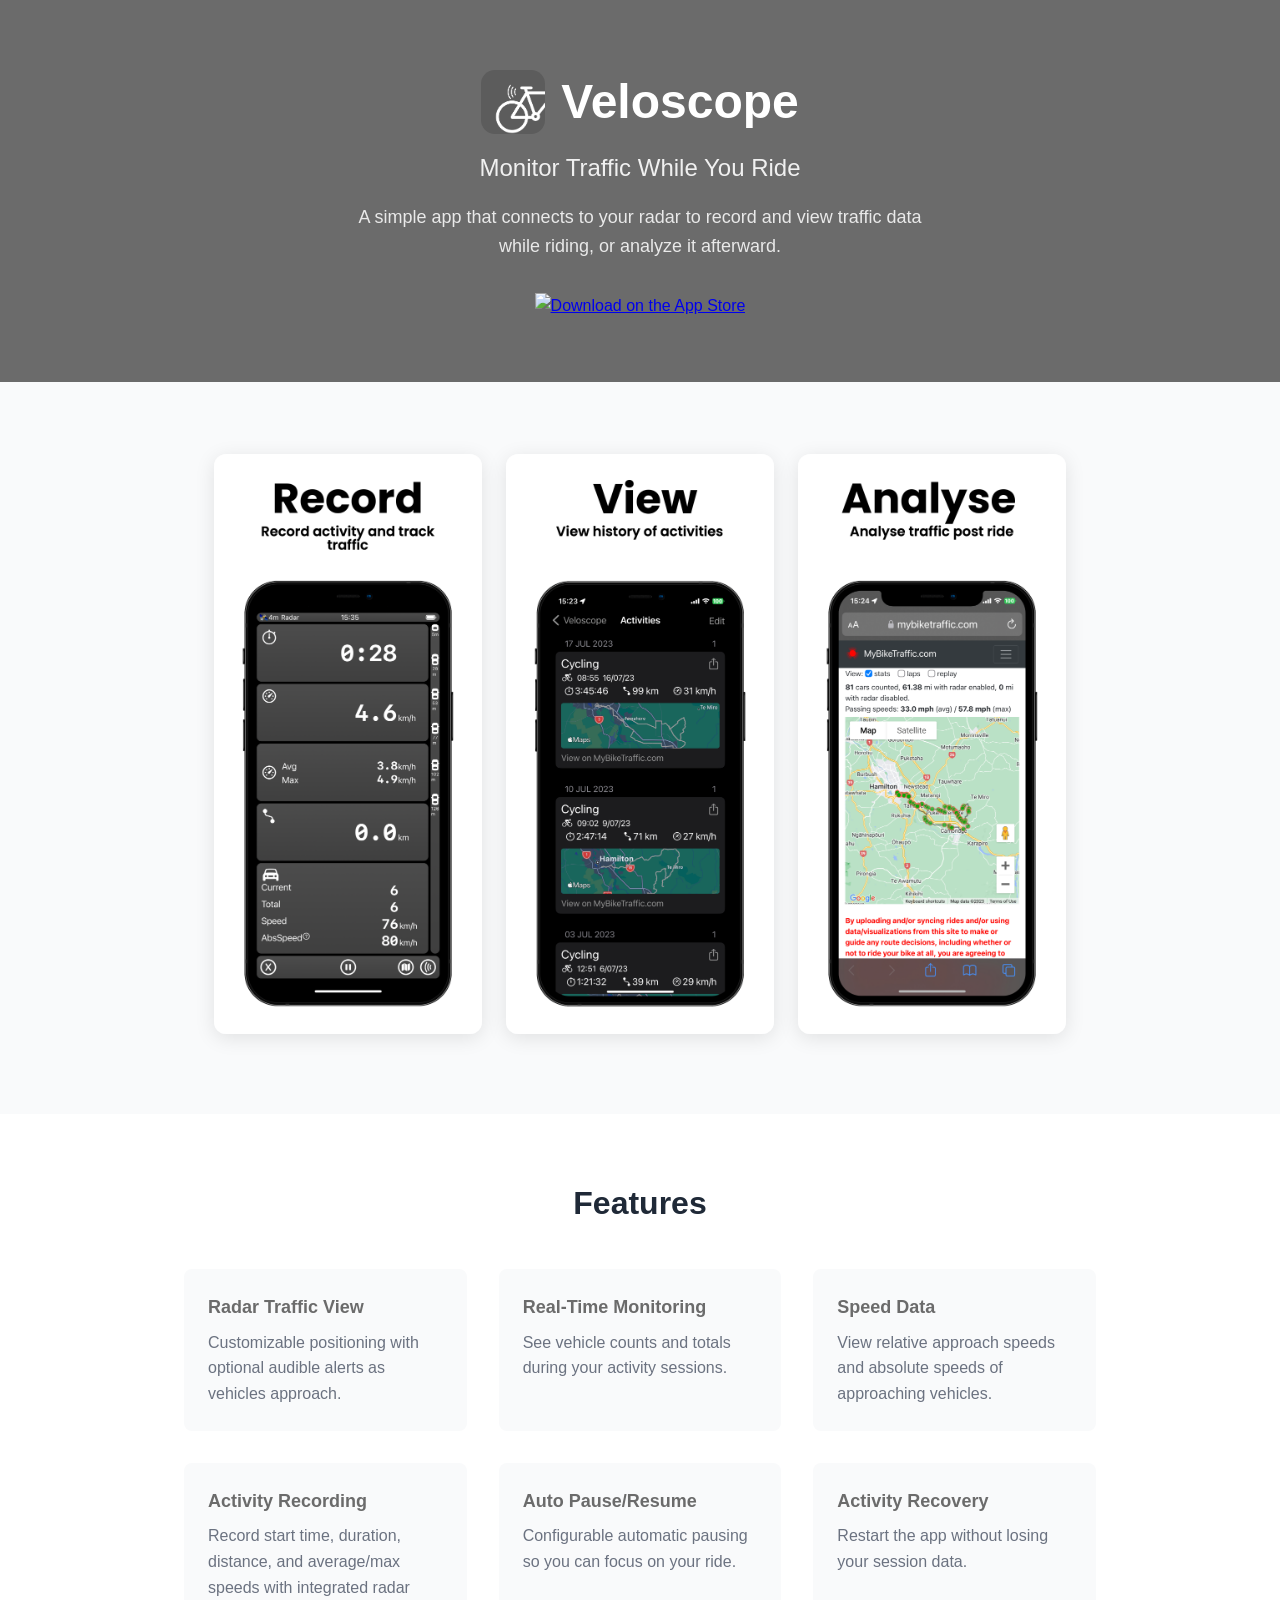
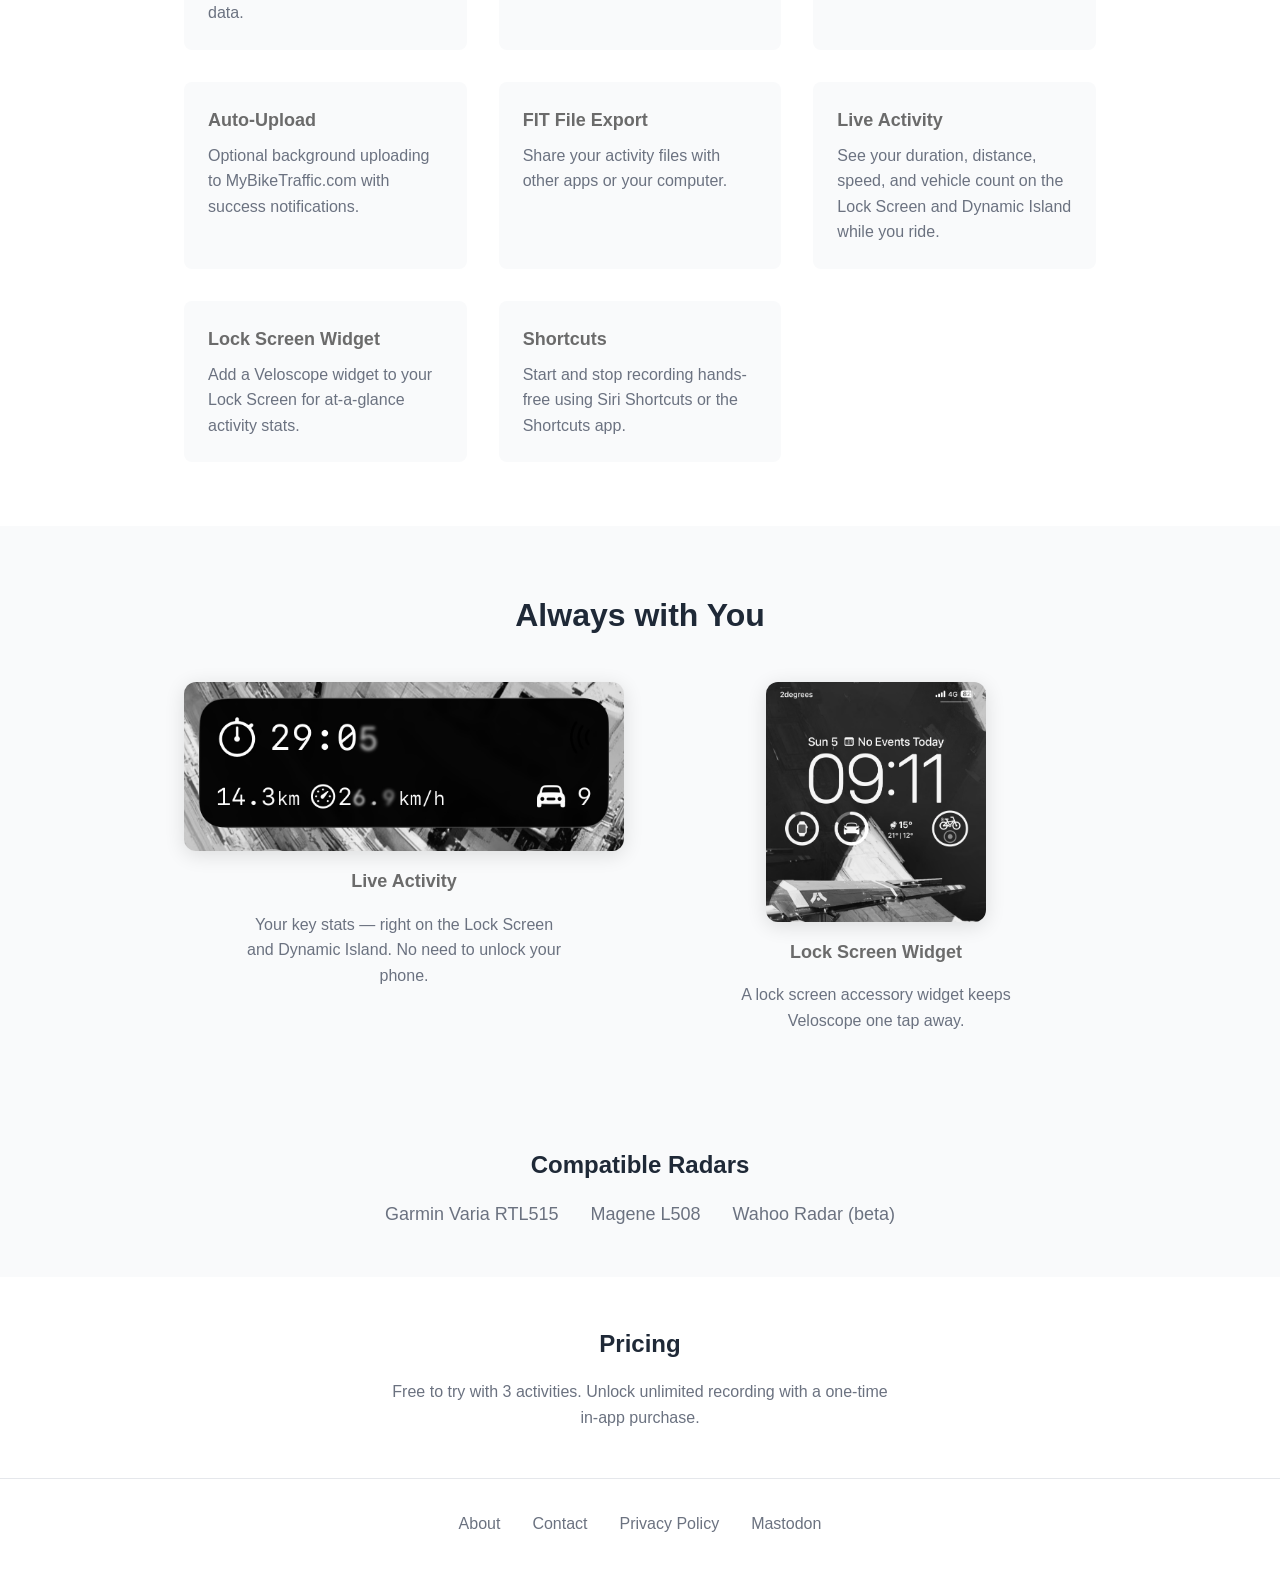
==== index.html @ 2478ff5e "Added live activity and lock screen widgets" ====
<!DOCTYPE html>
<html lang="en">
<head>
    <meta charset="utf-8">
    <meta name="viewport" content="width=device-width, initial-scale=1.0">
    <title>Veloscope - Monitor Traffic While You Ride</title>
    <meta name="description" content="Connect your radar to monitor approaching traffic in real-time while cycling. Compatible with Garmin Varia RTL515 and Magene L508.">
    <link rel="icon" type="image/png" href="images/icon.png">
    <link rel="stylesheet" href="styles.css">
</head>
<body>
    <header class="hero">
        <div class="container">
            <div class="hero-title">
                <img src="images/icon.png" alt="Veloscope icon" class="app-icon">
                <h1>Veloscope</h1>
            </div>
            <p class="tagline">Monitor Traffic While You Ride</p>
            <p class="description">A simple app that connects to your radar to record and view traffic data while riding, or analyze it afterward.</p>
            <a href="https://apps.apple.com/app/id6450490389" class="app-store-badge">
                <img src="https://developer.apple.com/assets/elements/badges/download-on-the-app-store.svg" alt="Download on the App Store">
            </a>
        </div>
    </header>

    <main>
        <section class="screenshots">
            <div class="container">
                <table class="screenshot-table">
                    <tr>
                        <td><img src="images/screenshot-1.png" alt="Veloscope radar view"></td>
                        <td><img src="images/screenshot-2.png" alt="Veloscope activity recording"></td>
                        <td><img src="images/screenshot-3.png" alt="Veloscope vehicle data"></td>
                    </tr>
                </table>
            </div>
        </section>

        <section class="features">
            <div class="container">
                <h2>Features</h2>
                <div class="feature-grid">
                    <div class="feature">
                        <h3>Radar Traffic View</h3>
                        <p>Customizable positioning with optional audible alerts as vehicles approach.</p>
                    </div>
                    <div class="feature">
                        <h3>Real-Time Monitoring</h3>
                        <p>See vehicle counts and totals during your activity sessions.</p>
                    </div>
                    <div class="feature">
                        <h3>Speed Data</h3>
                        <p>View relative approach speeds and absolute speeds of approaching vehicles.</p>
                    </div>
                    <div class="feature">
                        <h3>Activity Recording</h3>
                        <p>Record start time, duration, distance, and average/max speeds with integrated radar data.</p>
                    </div>
                    <div class="feature">
                        <h3>Auto Pause/Resume</h3>
                        <p>Configurable automatic pausing so you can focus on your ride.</p>
                    </div>
                    <div class="feature">
                        <h3>Activity Recovery</h3>
                        <p>Restart the app without losing your session data.</p>
                    </div>
                    <div class="feature">
                        <h3>Auto-Upload</h3>
                        <p>Optional background uploading to MyBikeTraffic.com with success notifications.</p>
                    </div>
                    <div class="feature">
                        <h3>FIT File Export</h3>
                        <p>Share your activity files with other apps or your computer.</p>
                    </div>
                    <div class="feature">
                        <h3>Live Activity</h3>
                        <p>See your duration, distance, speed, and vehicle count on the Lock Screen and Dynamic Island while you ride.</p>
                    </div>
                    <div class="feature">
                        <h3>Lock Screen Widget</h3>
                        <p>Add a Veloscope widget to your Lock Screen for at-a-glance activity stats.</p>
                    </div>
                    <div class="feature">
                        <h3>Shortcuts</h3>
                        <p>Start and stop recording hands-free using Siri Shortcuts or the Shortcuts app.</p>
                    </div>
                </div>
            </div>
        </section>

        <section class="lock-screen-showcase">
            <div class="container">
                <h2>Always with You</h2>
                <div class="showcase-grid">
                    <div class="showcase-item">
                        <div class="showcase-image showcase-image--wide">
                            <img src="images/live-activity.jpg" alt="Live Activity showing duration, distance, speed and vehicle count">
                        </div>
                        <h3>Live Activity</h3>
                        <p>Your key stats — right on the Lock Screen and Dynamic Island. No need to unlock your phone.</p>
                    </div>
                    <div class="showcase-item">
                        <div class="showcase-image showcase-image--phone-top">
                            <img src="images/home-screen.png" alt="Lock screen with Veloscope widget">
                        </div>
                        <h3>Lock Screen Widget</h3>
                        <p>A lock screen accessory widget keeps Veloscope one tap away.</p>
                    </div>
                </div>
            </div>
        </section>

        <section class="compatibility">
            <div class="container">
                <h2>Compatible Radars</h2>
                <ul>
                    <li>Garmin Varia RTL515</li>
                    <li>Magene L508</li>
                    <li>Wahoo Radar (beta)</li>
                </ul>
            </div>
        </section>

        <section class="pricing">
            <div class="container">
                <h2>Pricing</h2>
                <p>Free to try with 3 activities. Unlock unlimited recording with a one-time in-app purchase.</p>
            </div>
        </section>
    </main>

    <footer>
        <div class="container">
            <nav>
                <a href="about.html">About</a>
                <a href="contact.html">Contact</a>
                <a href="privacy-policy.html">Privacy Policy</a>
                <a href="https://indieapps.space/@veloscope" rel="me">Mastodon</a>
            </nav>
        </div>
    </footer>
</body>
</html>
---- styles.css ----
* {
    margin: 0;
    padding: 0;
    box-sizing: border-box;
}

:root {
    --primary-color: #6b6b6b;
    --text-color: #1f2937;
    --text-muted: #6b7280;
    --bg-light: #f9fafb;
    --border-color: #e5e7eb;
}

body {
    font-family: -apple-system, BlinkMacSystemFont, "Segoe UI", Roboto, "Helvetica Neue", Arial, sans-serif;
    line-height: 1.6;
    color: var(--text-color);
}

.container {
    max-width: 960px;
    margin: 0 auto;
    padding: 0 1.5rem;
}

/* Hero Section */
.hero {
    background: var(--primary-color);
    color: white;
    padding: 4rem 0;
    text-align: center;
}

.hero-title {
    display: flex;
    align-items: center;
    justify-content: center;
    gap: 1rem;
    margin-bottom: 0.5rem;
}

.app-icon {
    width: 64px;
    height: 64px;
    border-radius: 14px;
}

.hero h1 {
    font-size: 3rem;
    font-weight: 700;
}

.hero .tagline {
    font-size: 1.5rem;
    opacity: 0.9;
    margin-bottom: 1rem;
}

.hero .description {
    font-size: 1.125rem;
    opacity: 0.85;
    max-width: 600px;
    margin: 0 auto 2rem;
}

.app-store-badge img {
    height: 50px;
}

/* Screenshots Section */
.screenshots {
    padding: 3rem 0;
    background: var(--bg-light);
}

.screenshot-table {
    width: 100%;
    max-width: 900px;
    margin: 0 auto;
    border-collapse: separate;
    border-spacing: 1.5rem;
}

.screenshot-table td {
    width: 33.33%;
    vertical-align: top;
}

.screenshot-table img {
    width: 100%;
    height: auto;
    border-radius: 12px;
    box-shadow: 0 4px 20px rgba(0, 0, 0, 0.1);
}

/* Features Section */
.features {
    padding: 4rem 0;
}

.features h2 {
    text-align: center;
    font-size: 2rem;
    margin-bottom: 2.5rem;
}

.feature-grid {
    display: grid;
    grid-template-columns: repeat(auto-fit, minmax(250px, 1fr));
    gap: 2rem;
}

.feature {
    padding: 1.5rem;
    border-radius: 8px;
    background: var(--bg-light);
}

.feature h3 {
    font-size: 1.125rem;
    margin-bottom: 0.5rem;
    color: var(--primary-color);
}

.feature p {
    color: var(--text-muted);
}

/* Compatibility Section */
.compatibility {
    padding: 3rem 0;
    background: var(--bg-light);
    text-align: center;
}

.compatibility h2 {
    font-size: 1.5rem;
    margin-bottom: 1rem;
}

.compatibility ul {
    list-style: none;
    display: flex;
    justify-content: center;
    gap: 2rem;
    flex-wrap: wrap;
}

.compatibility li {
    color: var(--text-muted);
    font-size: 1.125rem;
}

/* Lock Screen Showcase Section */
.lock-screen-showcase {
    padding: 4rem 0;
    background: var(--bg-light);
}

.lock-screen-showcase h2 {
    text-align: center;
    font-size: 2rem;
    margin-bottom: 2.5rem;
}

.showcase-grid {
    display: grid;
    grid-template-columns: repeat(auto-fit, minmax(280px, 1fr));
    gap: 2rem;
}

.showcase-item {
    display: flex;
    flex-direction: column;
    align-items: center;
    text-align: center;
    gap: 1rem;
}

.showcase-item h3 {
    font-size: 1.125rem;
    color: var(--primary-color);
}

.showcase-item p {
    color: var(--text-muted);
    max-width: 320px;
}

.showcase-image {
    width: 100%;
    border-radius: 12px;
    overflow: hidden;
    box-shadow: 0 4px 20px rgba(0, 0, 0, 0.12);
}

.showcase-image--wide img {
    width: 100%;
    height: auto;
    display: block;
}

.showcase-image--phone-top {
    max-width: 220px;
}

.showcase-image--phone-top img {
    width: 100%;
    height: 240px;
    object-fit: cover;
    object-position: top center;
    display: block;
}

/* Pricing Section */
.pricing {
    padding: 3rem 0;
    text-align: center;
}

.pricing h2 {
    font-size: 1.5rem;
    margin-bottom: 1rem;
}

.pricing p {
    color: var(--text-muted);
    max-width: 500px;
    margin: 0 auto;
}

/* Footer */
footer {
    border-top: 1px solid var(--border-color);
    padding: 2rem 0;
}

footer nav {
    display: flex;
    justify-content: center;
    gap: 2rem;
}

footer a {
    color: var(--text-muted);
    text-decoration: none;
}

footer a:hover {
    color: var(--primary-color);
}

/* Responsive */
@media (max-width: 640px) {
    .hero {
        padding: 3rem 0;
    }

    .hero-title {
        flex-direction: column;
        gap: 0.5rem;
    }

    .app-icon {
        width: 56px;
        height: 56px;
    }

    .hero h1 {
        font-size: 2.25rem;
    }

    .hero .tagline {
        font-size: 1.25rem;
    }

    .features,
    .pricing {
        padding: 2.5rem 0;
    }

    .screenshot-table {
        border-spacing: 0.75rem;
    }

    .compatibility ul {
        flex-direction: column;
        gap: 0.5rem;
    }
}
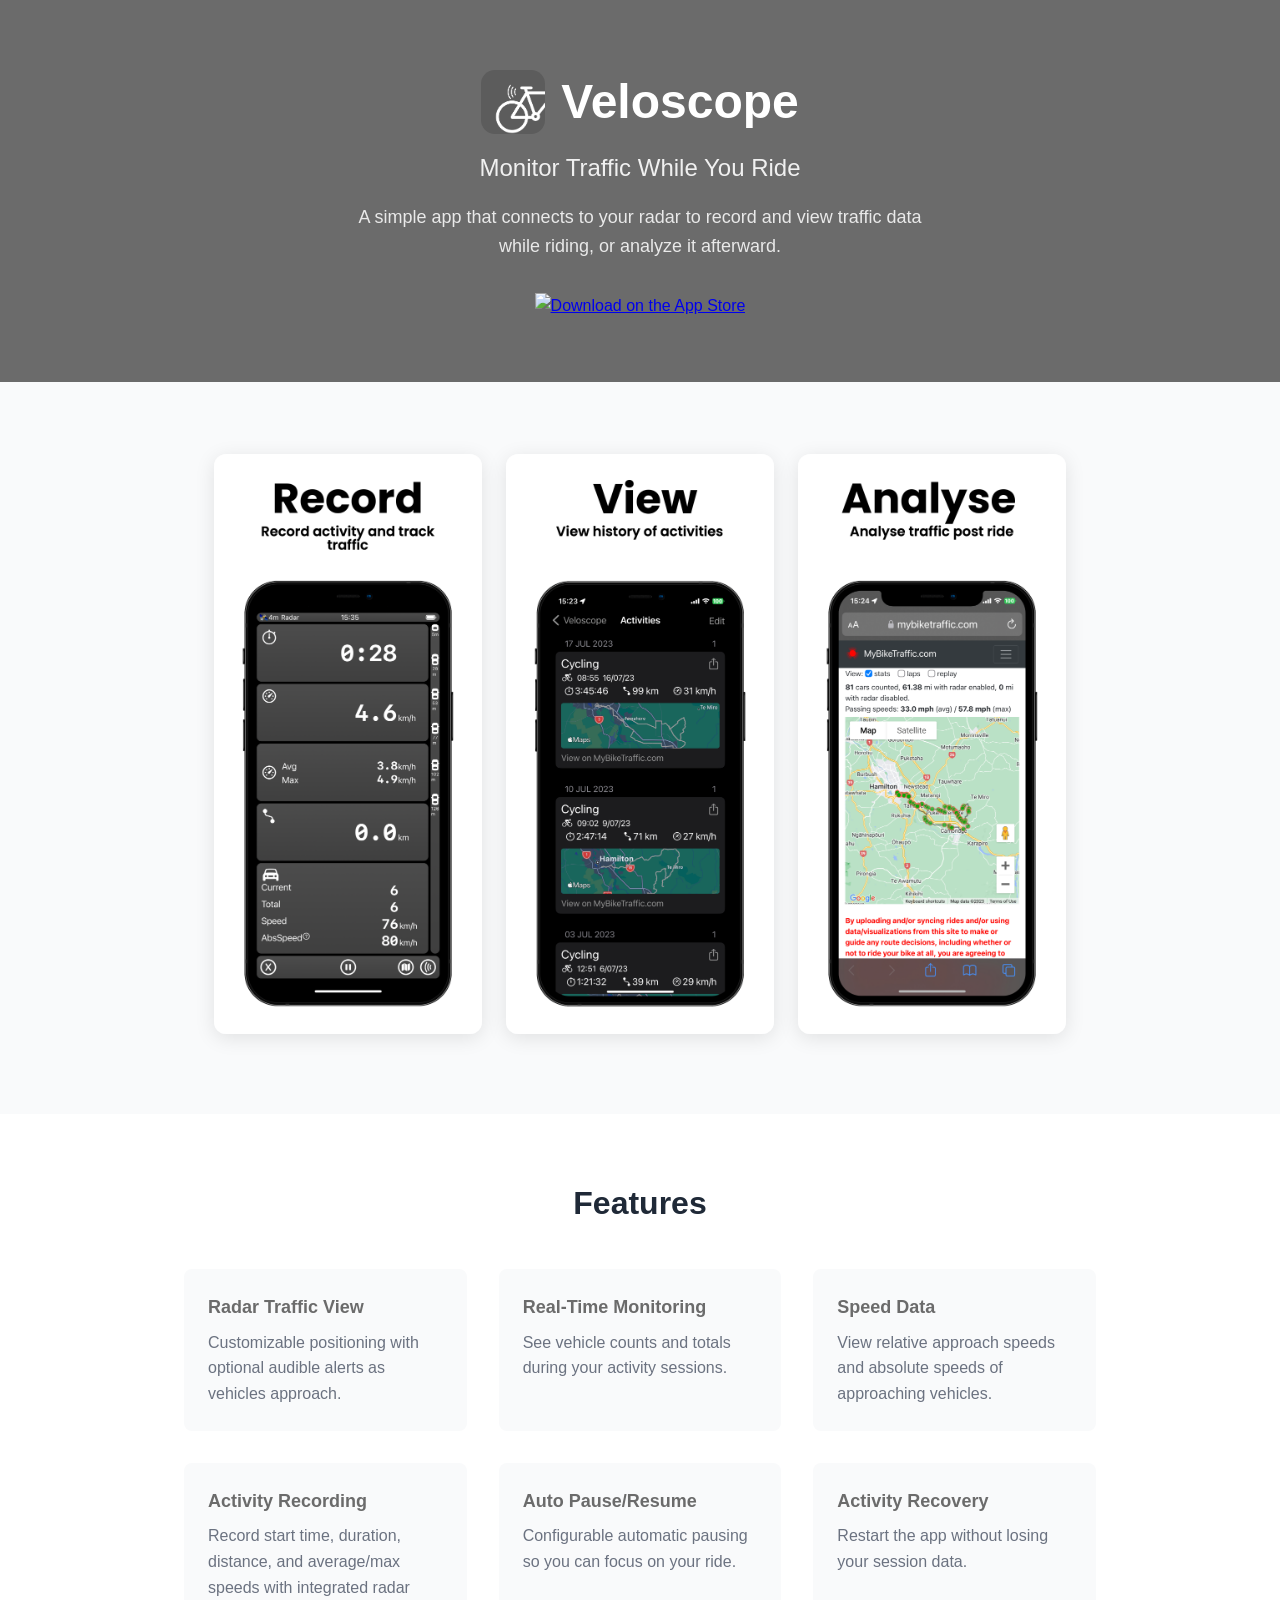
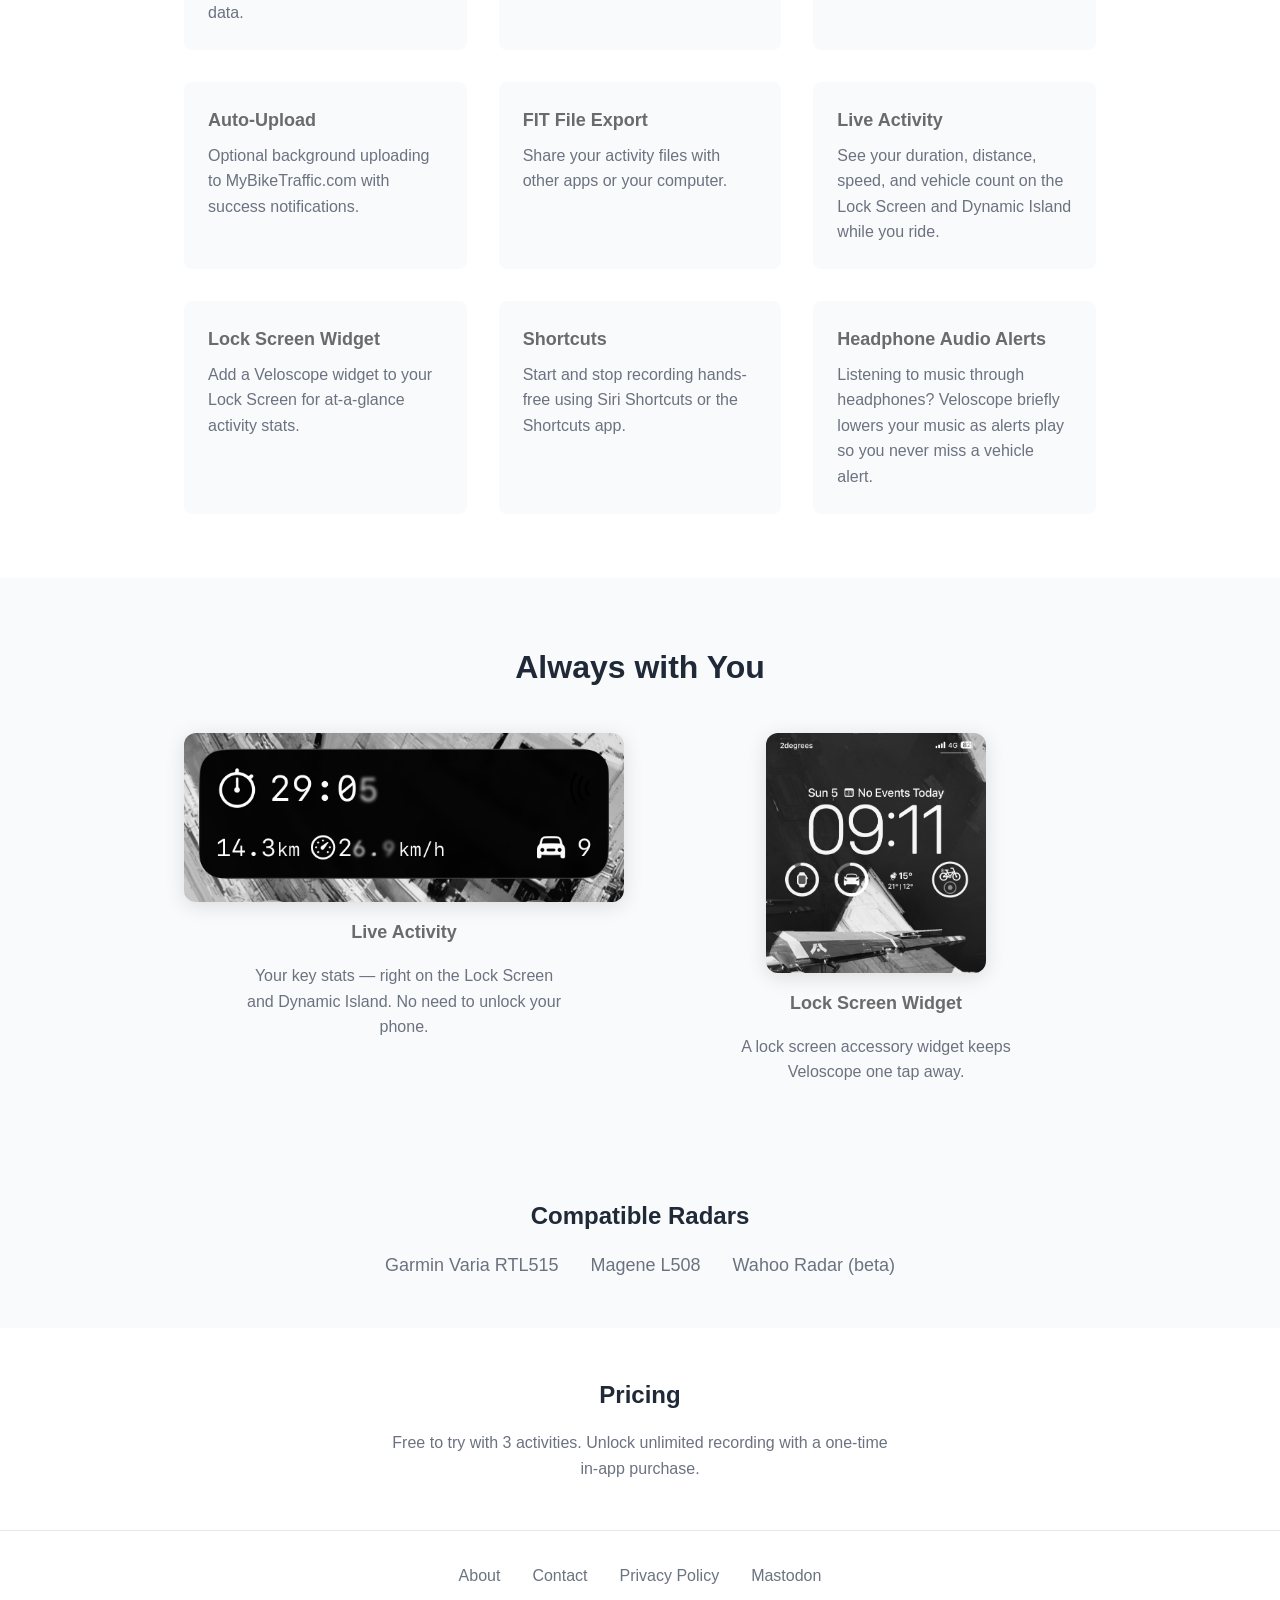
==== commit f454e4af: "added audio play feature." ====
--- a/index.html
+++ b/index.html
@@ -84,6 +84,10 @@
                         <h3>Shortcuts</h3>
                         <p>Start and stop recording hands-free using Siri Shortcuts or the Shortcuts app.</p>
                     </div>
+                    <div class="feature">
+                        <h3>Headphone Audio Alerts</h3>
+                        <p>Listening to music through headphones? Veloscope briefly lowers your music as alerts play so you never miss a vehicle alert.</p>
+                    </div>
                 </div>
             </div>
         </section>
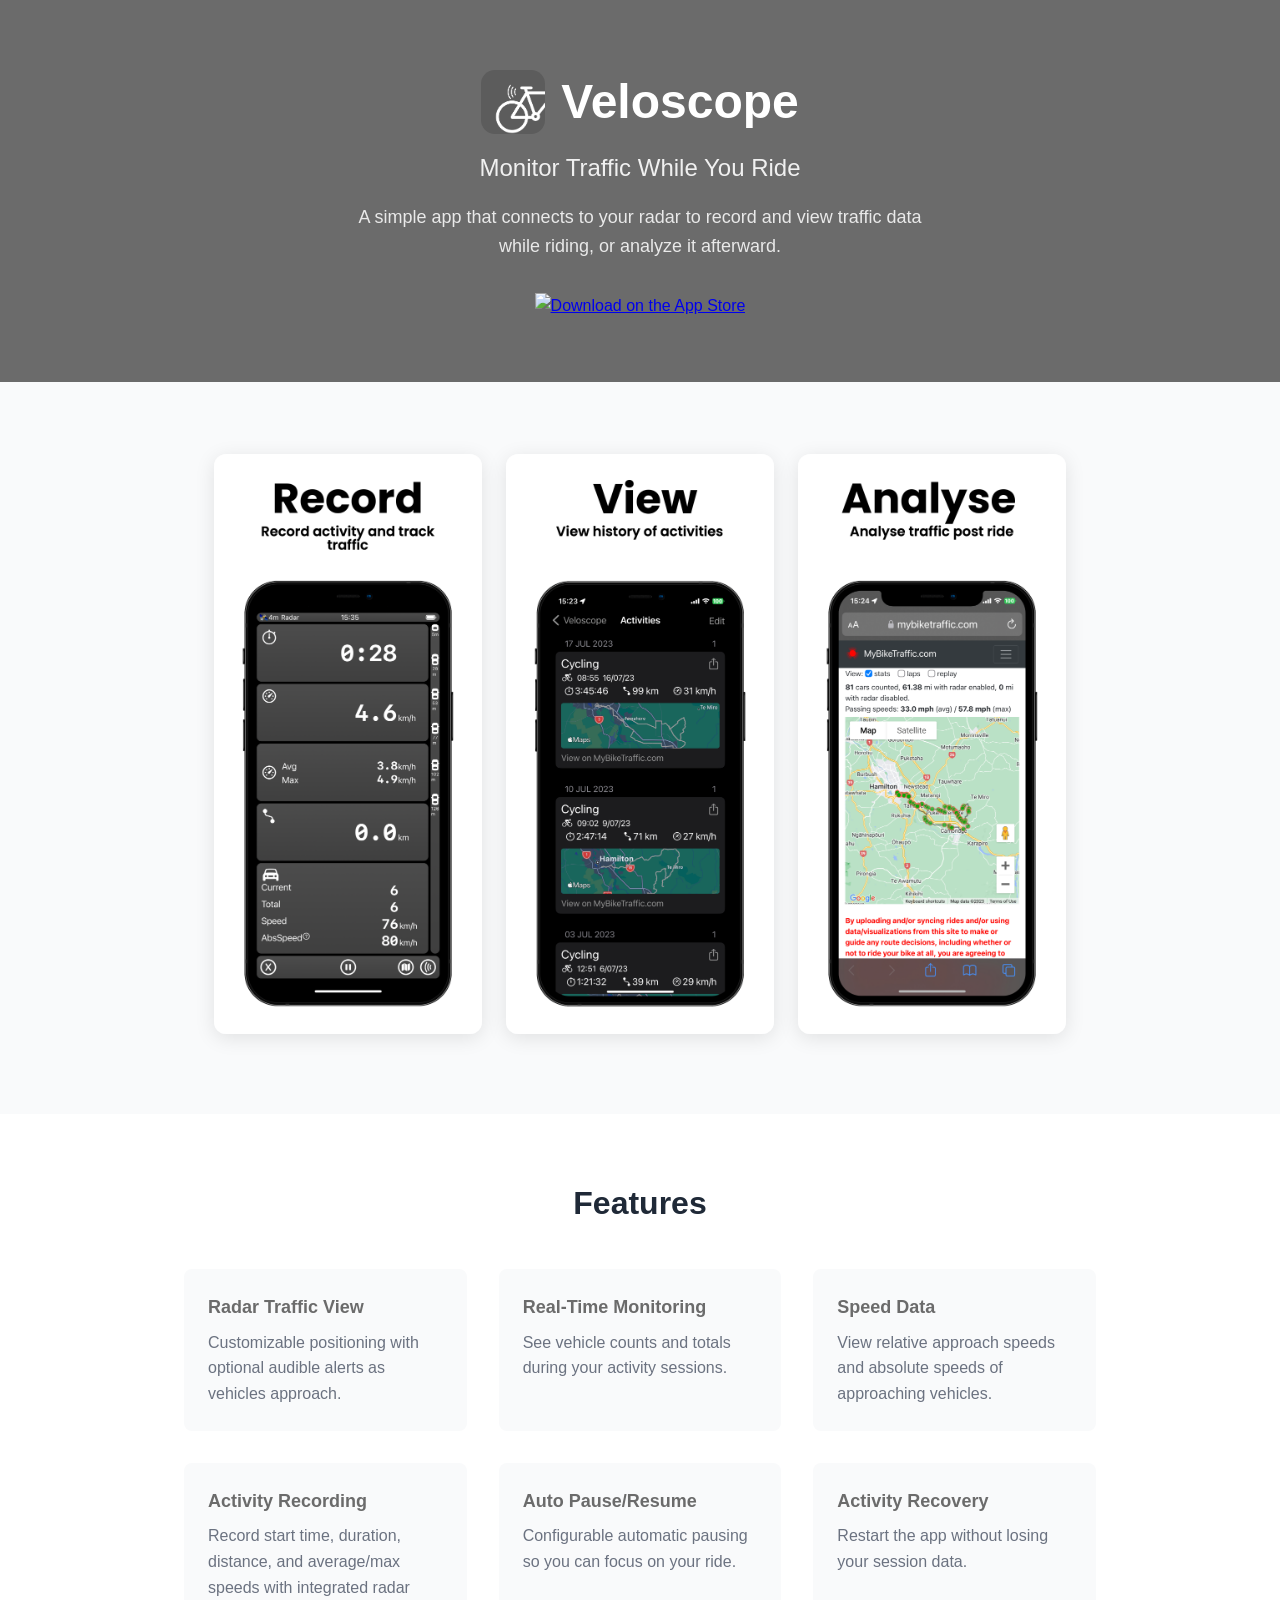
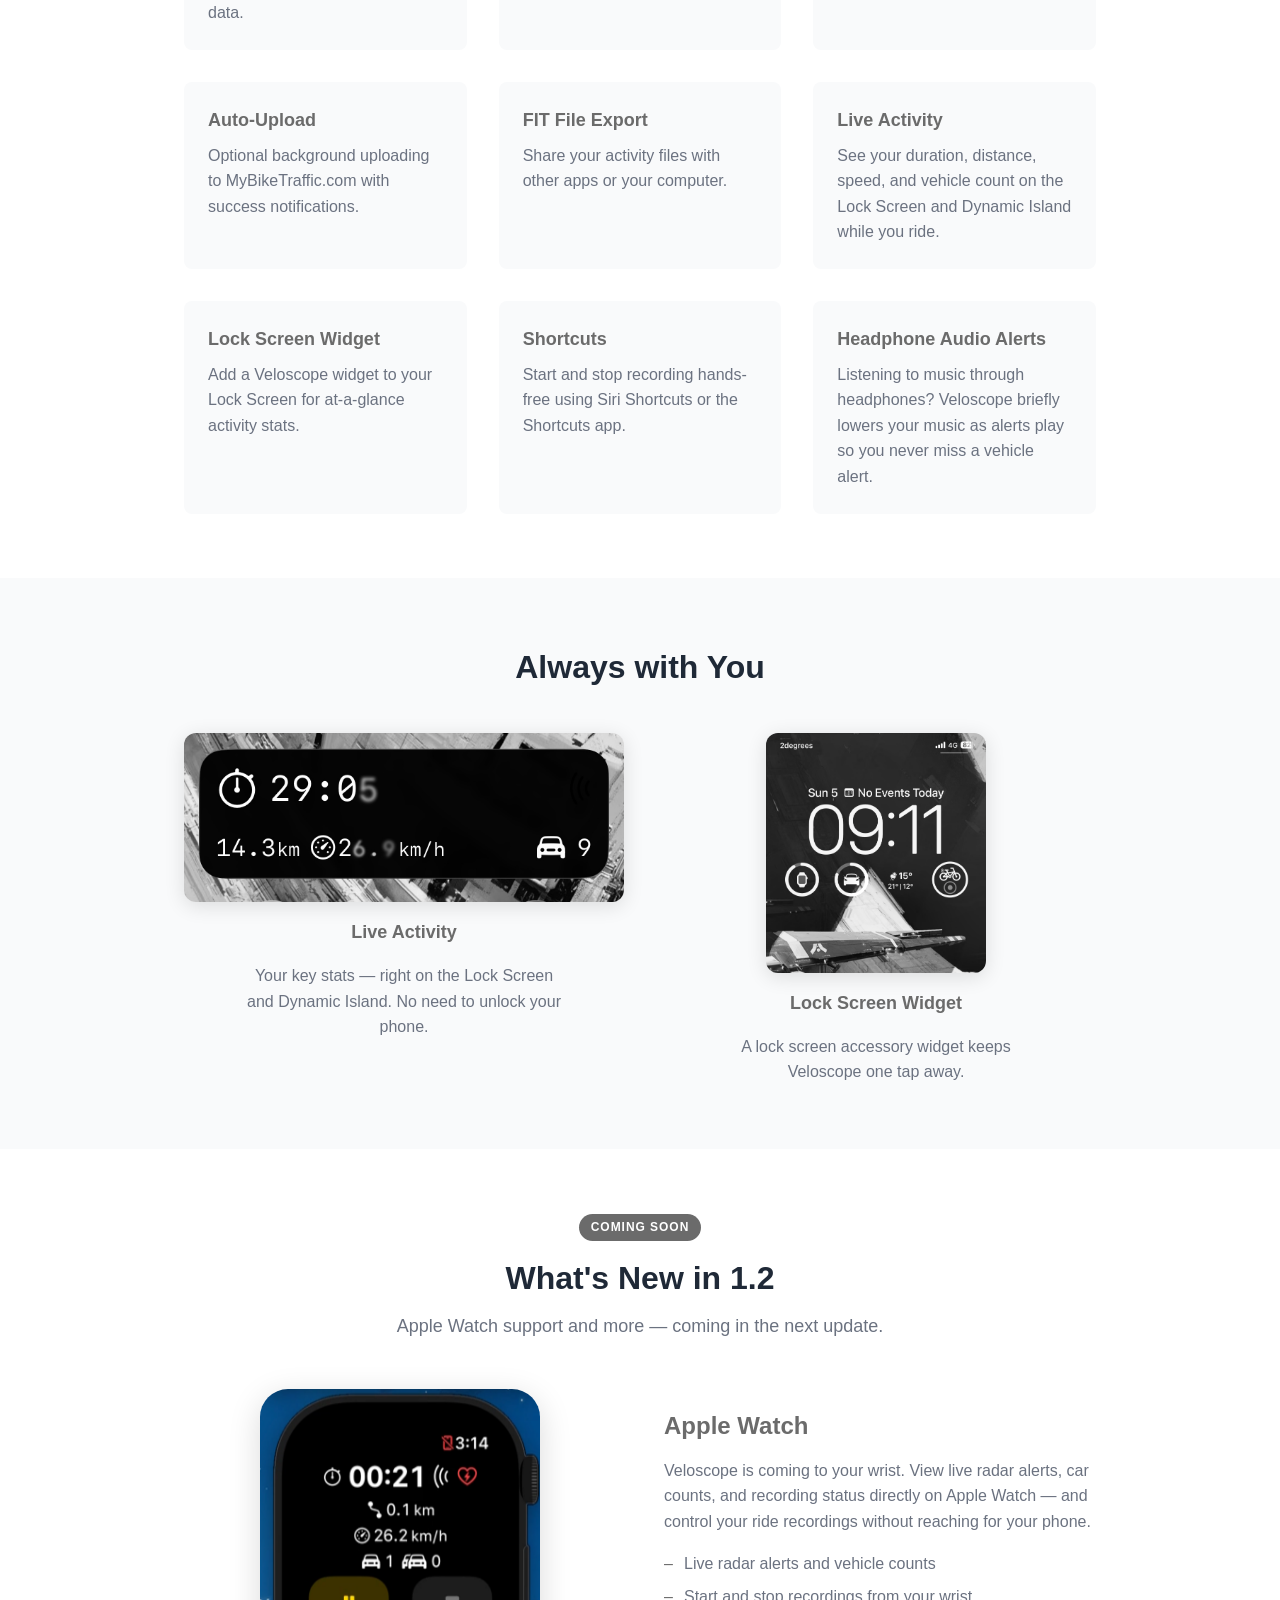
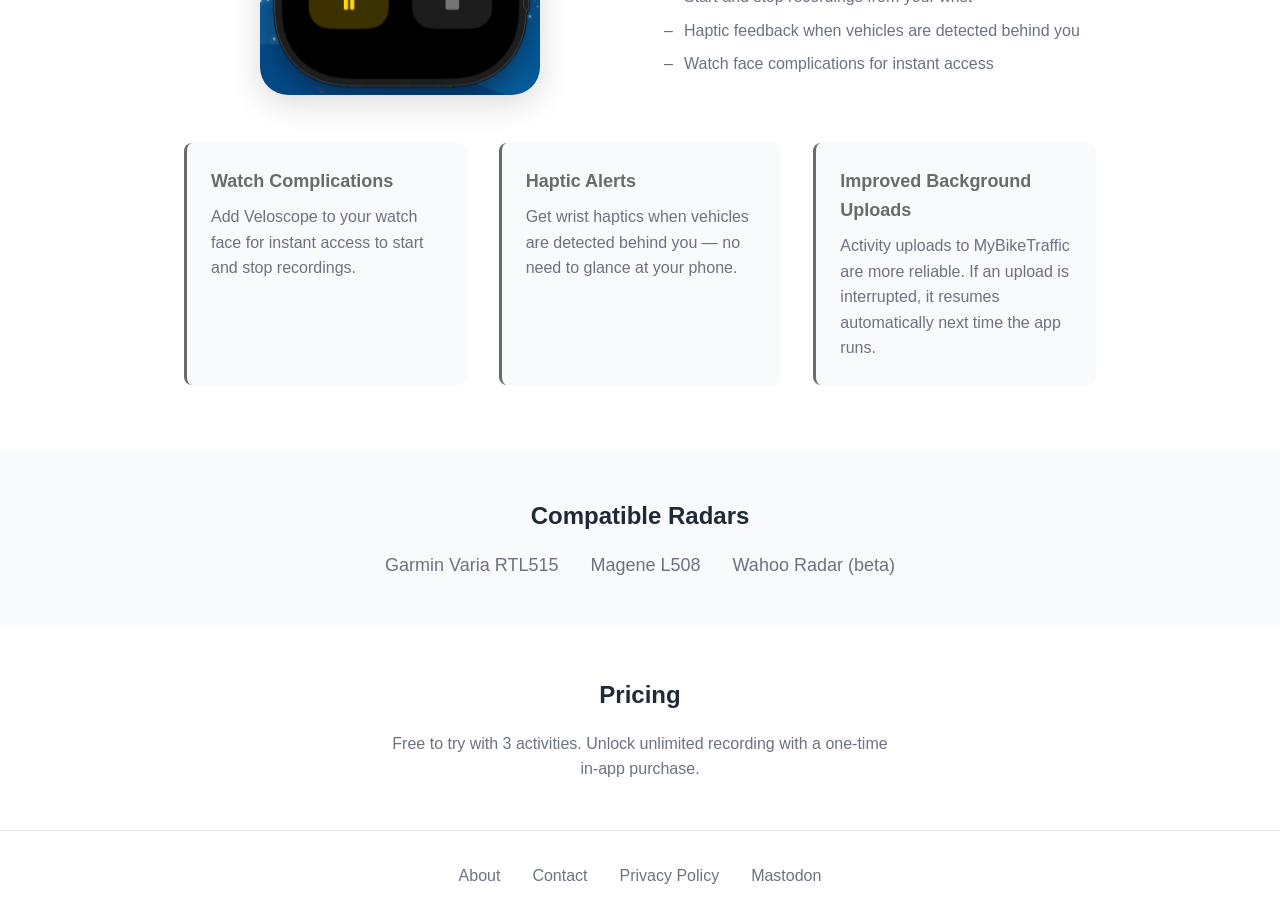
==== commit 000037e2: "Added coming soon section." ====
--- a/index.html
+++ b/index.html
@@ -114,6 +114,47 @@
             </div>
         </section>
 
+        <section class="coming-soon">
+            <div class="container">
+                <div class="coming-soon-header">
+                    <span class="coming-soon-badge">Coming Soon</span>
+                    <h2>What's New in 1.2</h2>
+                    <p>Apple Watch support and more — coming in the next update.</p>
+                </div>
+
+                <div class="coming-soon-watch">
+                    <div class="coming-soon-watch-image">
+                        <img src="images/watch-preview.png" alt="Veloscope on Apple Watch showing duration, distance, speed and vehicle count">
+                    </div>
+                    <div class="coming-soon-watch-text">
+                        <h3>Apple Watch</h3>
+                        <p>Veloscope is coming to your wrist. View live radar alerts, car counts, and recording status directly on Apple Watch — and control your ride recordings without reaching for your phone.</p>
+                        <ul>
+                            <li>Live radar alerts and vehicle counts</li>
+                            <li>Start and stop recordings from your wrist</li>
+                            <li>Haptic feedback when vehicles are detected behind you</li>
+                            <li>Watch face complications for instant access</li>
+                        </ul>
+                    </div>
+                </div>
+
+                <div class="coming-soon-grid">
+                    <div class="coming-soon-feature">
+                        <h3>Watch Complications</h3>
+                        <p>Add Veloscope to your watch face for instant access to start and stop recordings.</p>
+                    </div>
+                    <div class="coming-soon-feature">
+                        <h3>Haptic Alerts</h3>
+                        <p>Get wrist haptics when vehicles are detected behind you — no need to glance at your phone.</p>
+                    </div>
+                    <div class="coming-soon-feature">
+                        <h3>Improved Background Uploads</h3>
+                        <p>Activity uploads to MyBikeTraffic are more reliable. If an upload is interrupted, it resumes automatically next time the app runs.</p>
+                    </div>
+                </div>
+            </div>
+        </section>
+
         <section class="compatibility">
             <div class="container">
                 <h2>Compatible Radars</h2>
--- a/styles.css
+++ b/styles.css
@@ -127,6 +127,125 @@
     color: var(--text-muted);
 }
 
+/* Coming Soon Section */
+.coming-soon {
+    padding: 4rem 0;
+}
+
+.coming-soon-header {
+    text-align: center;
+    margin-bottom: 3rem;
+}
+
+.coming-soon-badge {
+    display: inline-block;
+    background: var(--primary-color);
+    color: white;
+    font-size: 0.75rem;
+    font-weight: 600;
+    letter-spacing: 0.08em;
+    text-transform: uppercase;
+    padding: 0.25rem 0.75rem;
+    border-radius: 100px;
+    margin-bottom: 0.75rem;
+}
+
+.coming-soon-header h2 {
+    font-size: 2rem;
+    margin-bottom: 0.5rem;
+}
+
+.coming-soon-header p {
+    color: var(--text-muted);
+    font-size: 1.125rem;
+}
+
+.coming-soon-watch {
+    display: grid;
+    grid-template-columns: 1fr 1fr;
+    gap: 3rem;
+    align-items: center;
+    margin-bottom: 3rem;
+}
+
+.coming-soon-watch-image {
+    display: flex;
+    justify-content: center;
+}
+
+.coming-soon-watch-image img {
+    max-width: 280px;
+    width: 100%;
+    height: auto;
+    border-radius: 28px;
+    box-shadow: 0 8px 32px rgba(0, 0, 0, 0.15);
+}
+
+.coming-soon-watch-text h3 {
+    font-size: 1.5rem;
+    margin-bottom: 0.75rem;
+    color: var(--primary-color);
+}
+
+.coming-soon-watch-text p {
+    color: var(--text-muted);
+    margin-bottom: 1rem;
+}
+
+.coming-soon-watch-text ul {
+    list-style: none;
+    display: flex;
+    flex-direction: column;
+    gap: 0.5rem;
+}
+
+.coming-soon-watch-text ul li {
+    color: var(--text-muted);
+    padding-left: 1.25rem;
+    position: relative;
+}
+
+.coming-soon-watch-text ul li::before {
+    content: "–";
+    position: absolute;
+    left: 0;
+    color: var(--primary-color);
+}
+
+.coming-soon-grid {
+    display: grid;
+    grid-template-columns: repeat(auto-fit, minmax(220px, 1fr));
+    gap: 2rem;
+}
+
+.coming-soon-feature {
+    padding: 1.5rem;
+    border-radius: 8px;
+    background: var(--bg-light);
+    border-left: 3px solid var(--primary-color);
+}
+
+.coming-soon-feature h3 {
+    font-size: 1.125rem;
+    margin-bottom: 0.5rem;
+    color: var(--primary-color);
+}
+
+.coming-soon-feature p {
+    color: var(--text-muted);
+}
+
+@media (max-width: 640px) {
+    .coming-soon-watch {
+        grid-template-columns: 1fr;
+        gap: 2rem;
+    }
+
+    .coming-soon-watch-image img {
+        max-width: 220px;
+    }
+}
+
 /* Compatibility Section */
 .compatibility {
     padding: 3rem 0;
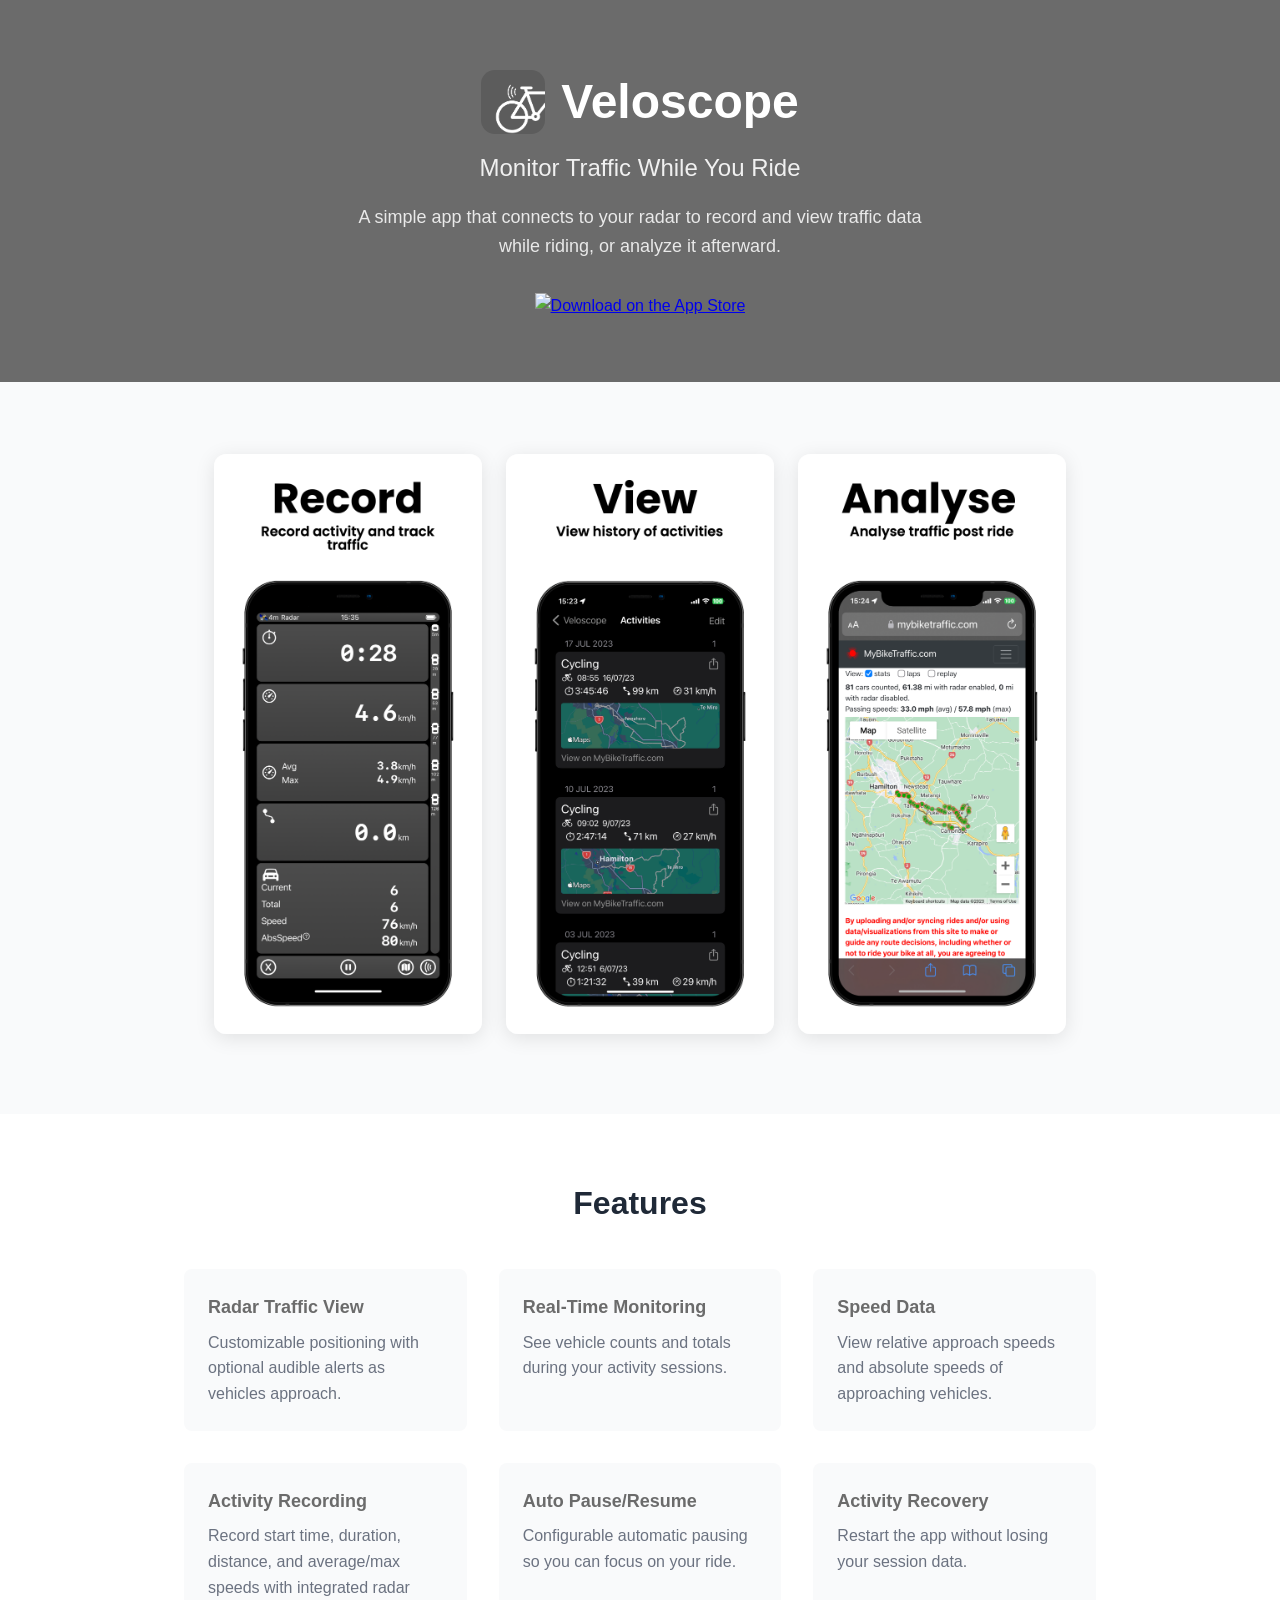
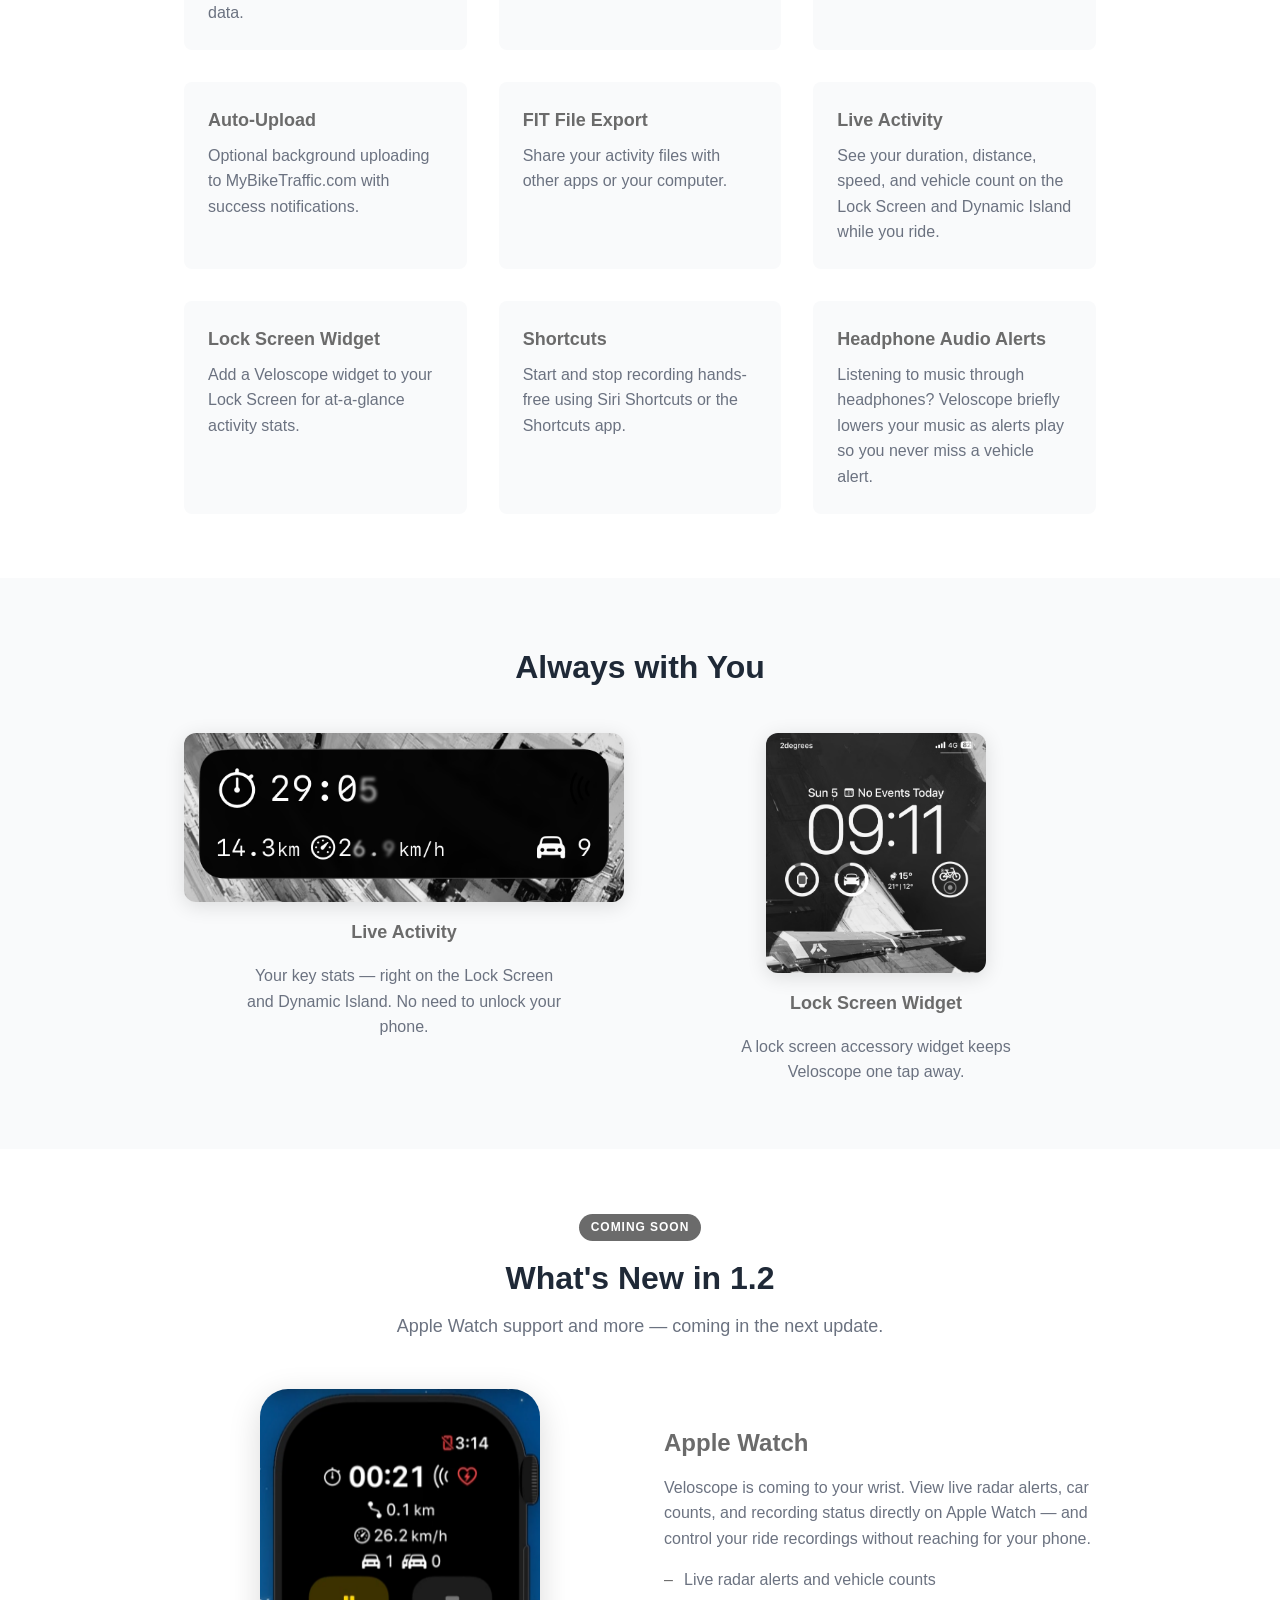
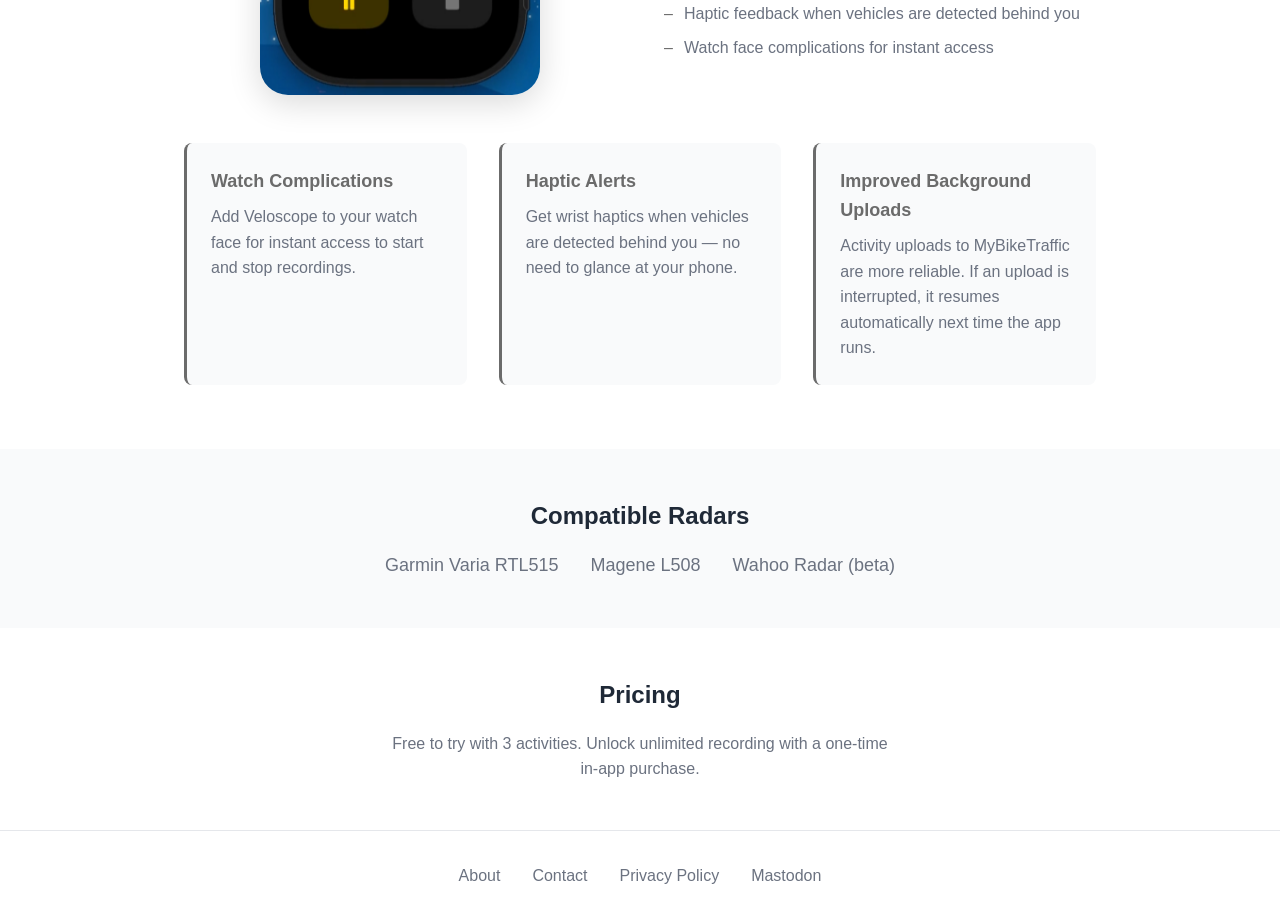
==== commit 6de850ed: "Remove start/stop recording from wrist from coming soon list Co-Authored-By: Claude Sonnet 4.6 <nore" ====
--- a/index.html
+++ b/index.html
@@ -131,7 +131,6 @@
                         <p>Veloscope is coming to your wrist. View live radar alerts, car counts, and recording status directly on Apple Watch — and control your ride recordings without reaching for your phone.</p>
                         <ul>
                             <li>Live radar alerts and vehicle counts</li>
-                            <li>Start and stop recordings from your wrist</li>
                             <li>Haptic feedback when vehicles are detected behind you</li>
                             <li>Watch face complications for instant access</li>
                         </ul>
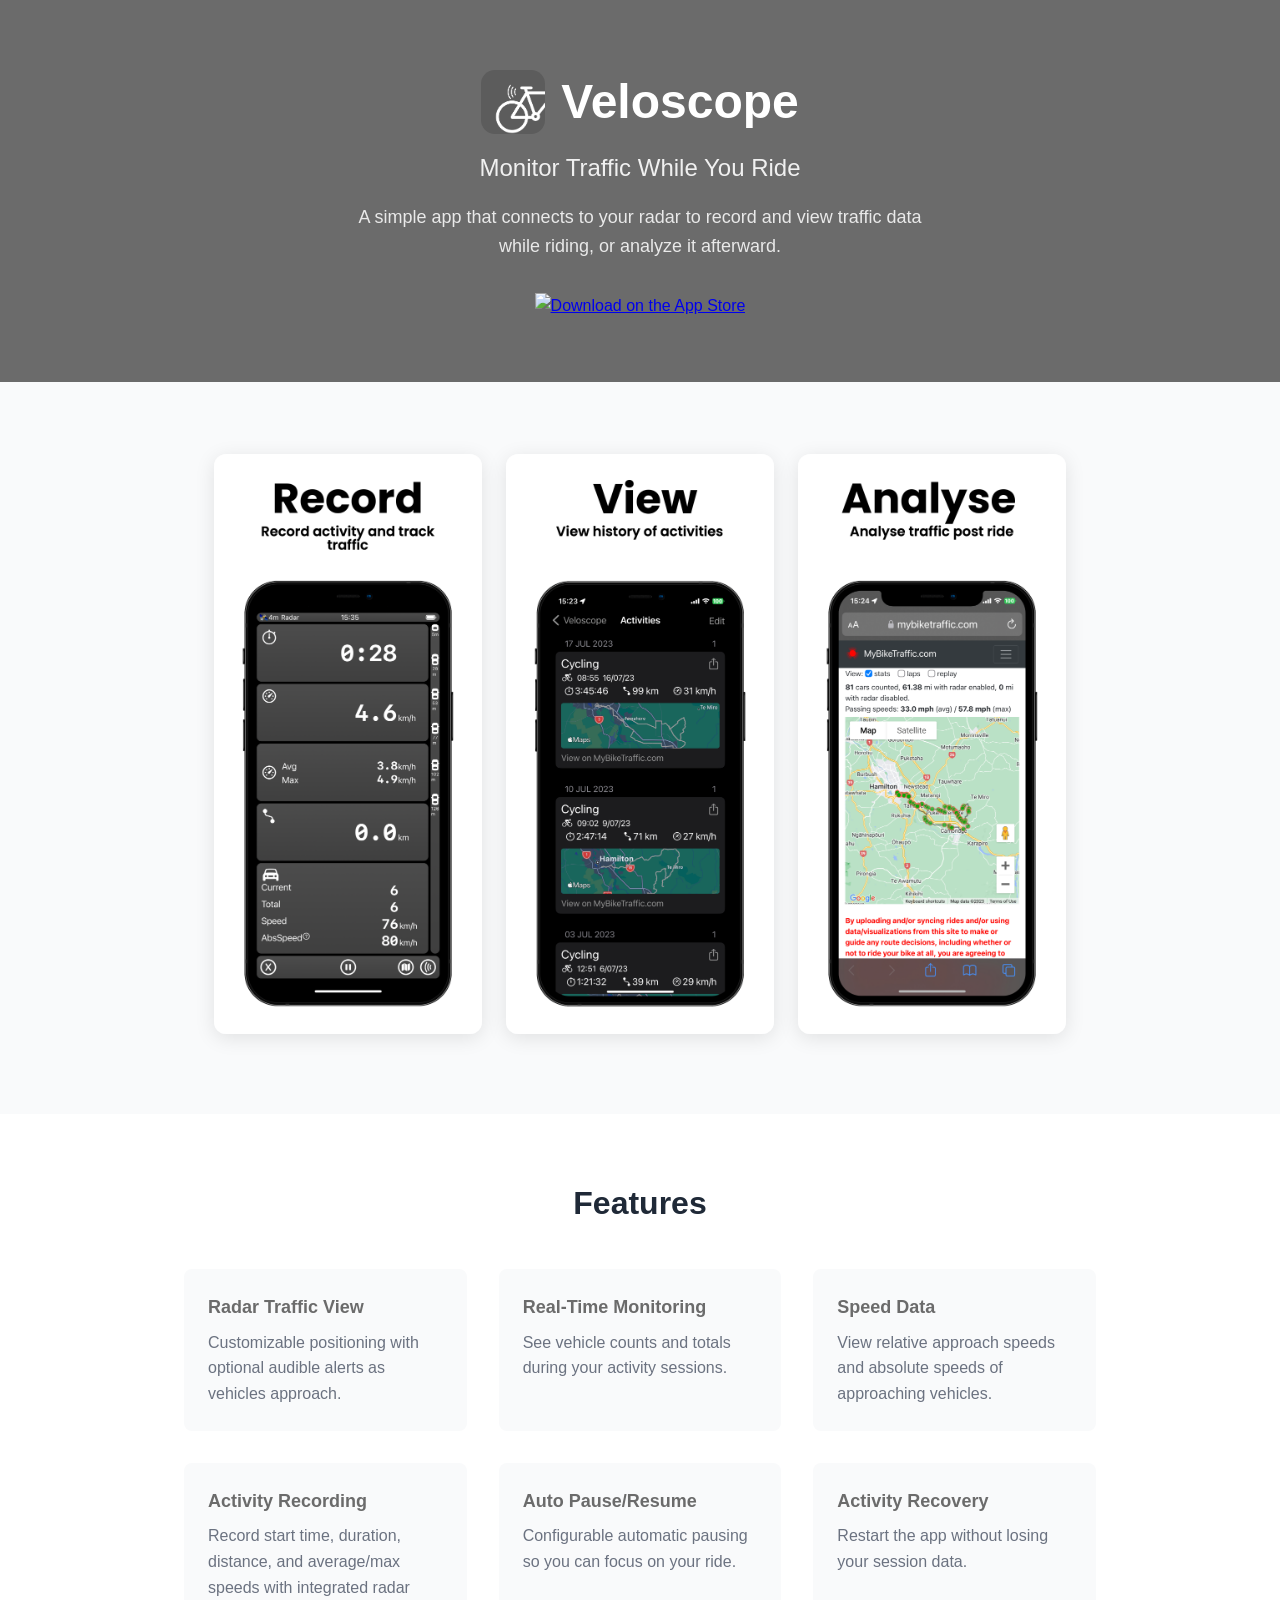
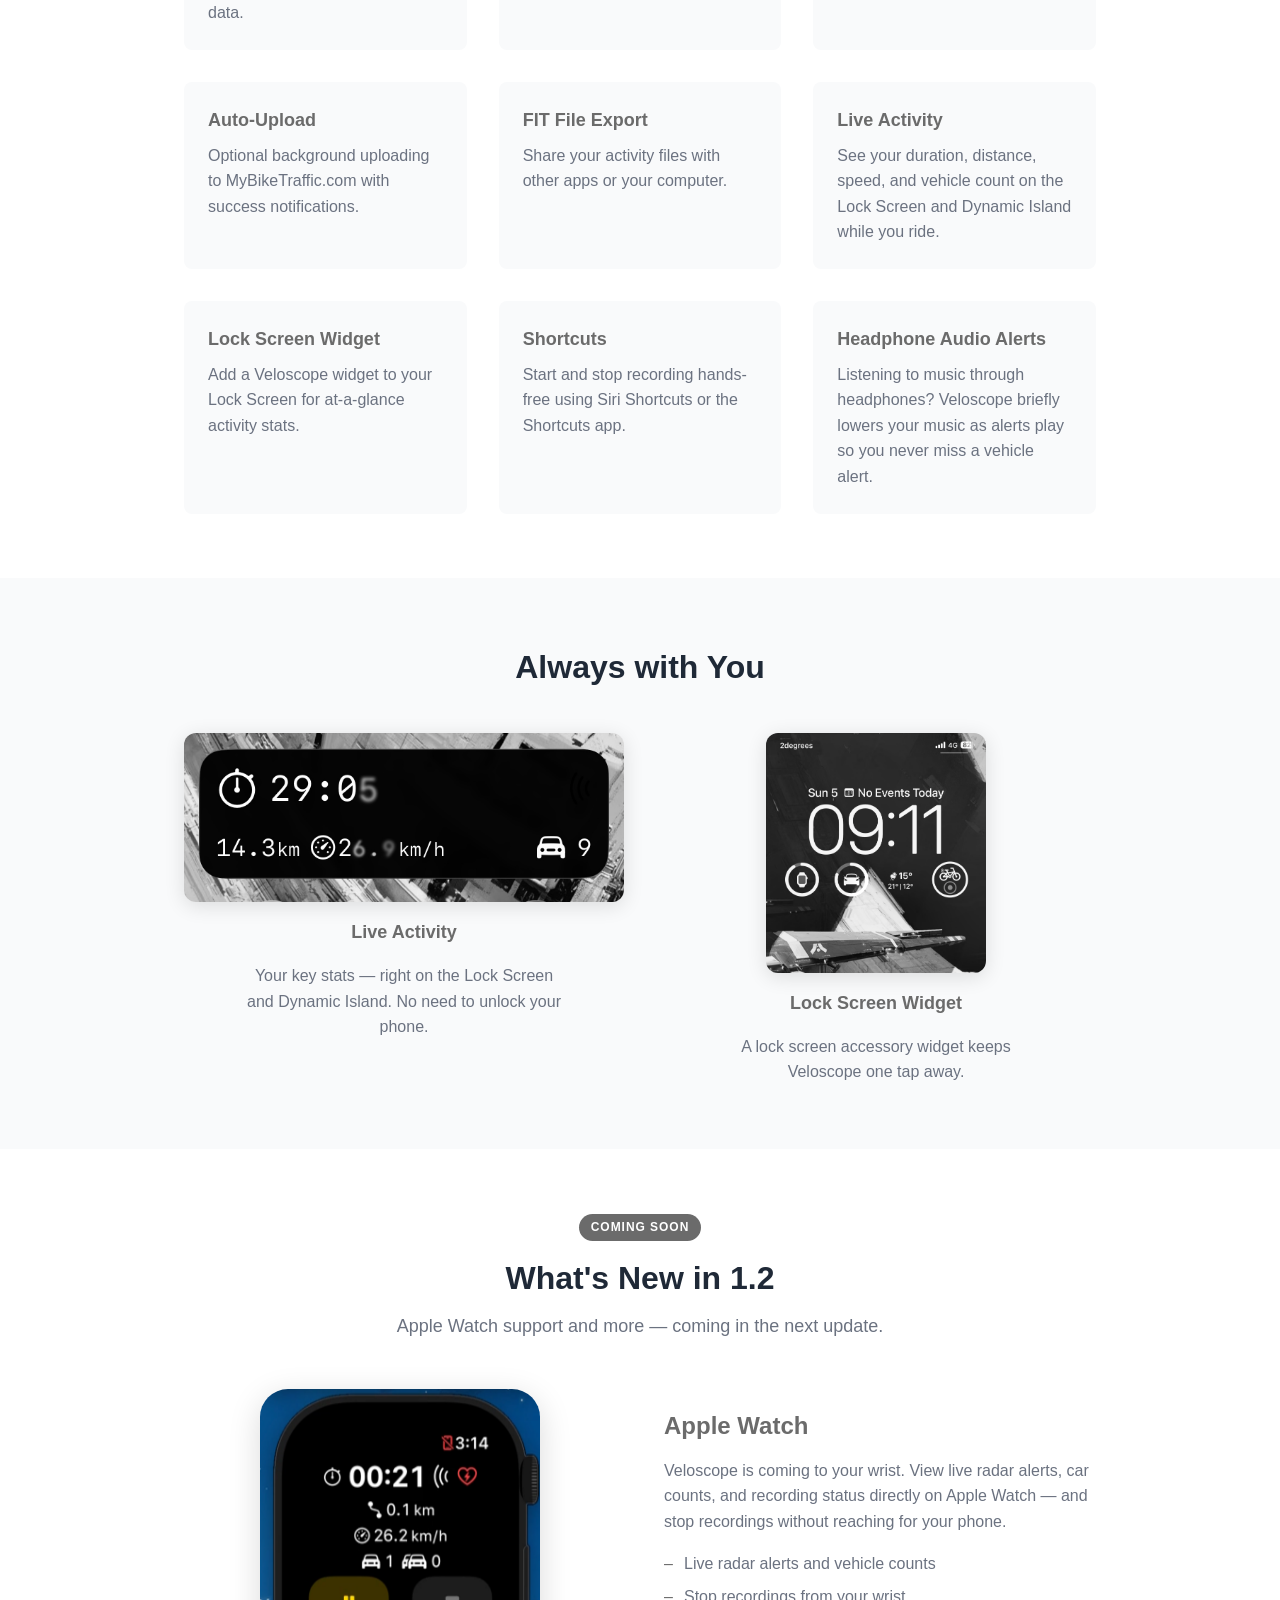
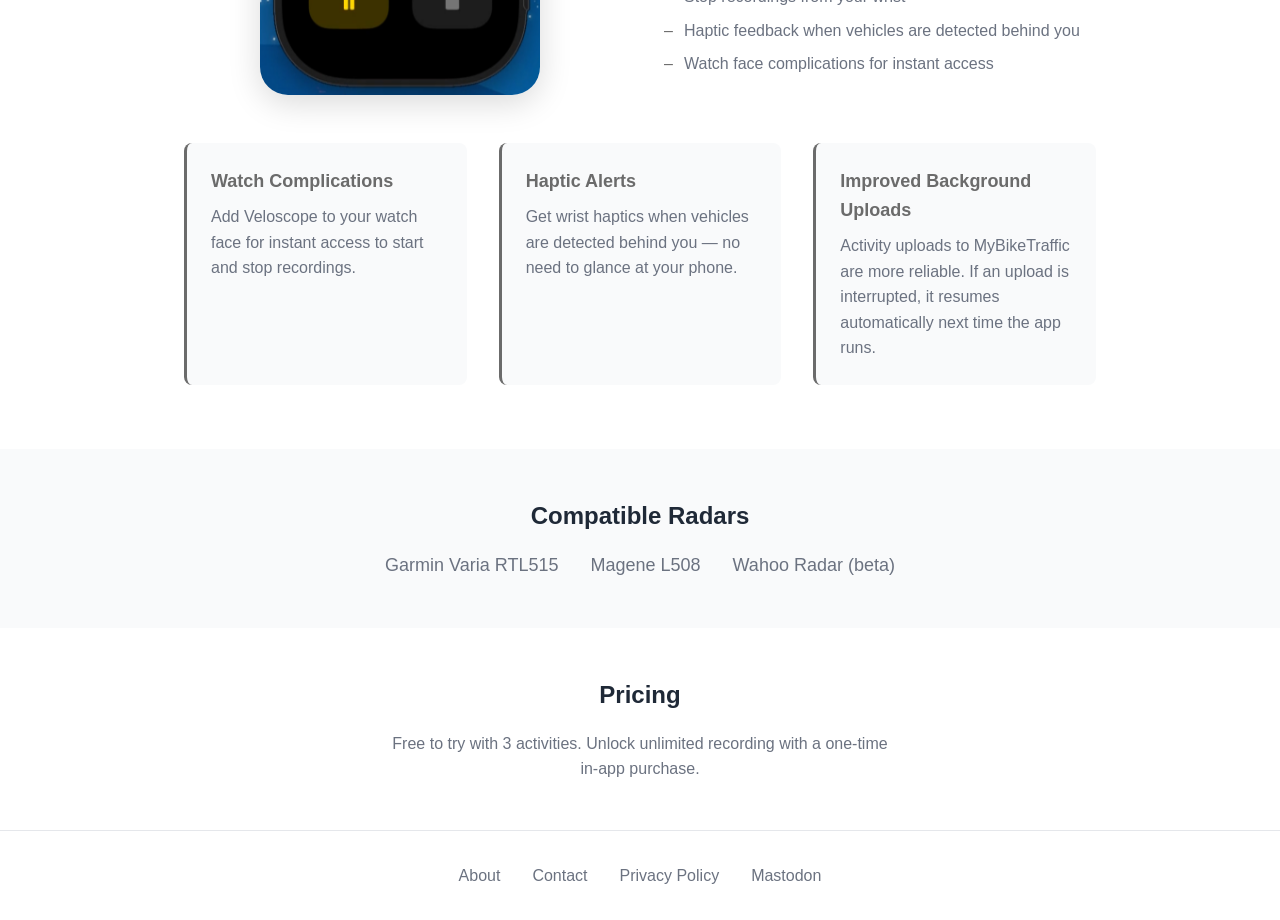
==== commit 98f451b1: "Clarify Apple Watch can stop but not start recordings Co-Authored-By: Claude Sonnet 4.6 <noreply@ant" ====
--- a/index.html
+++ b/index.html
@@ -128,9 +128,10 @@
                     </div>
                     <div class="coming-soon-watch-text">
                         <h3>Apple Watch</h3>
-                        <p>Veloscope is coming to your wrist. View live radar alerts, car counts, and recording status directly on Apple Watch — and control your ride recordings without reaching for your phone.</p>
+                        <p>Veloscope is coming to your wrist. View live radar alerts, car counts, and recording status directly on Apple Watch — and stop recordings without reaching for your phone.</p>
                         <ul>
                             <li>Live radar alerts and vehicle counts</li>
+                            <li>Stop recordings from your wrist</li>
                             <li>Haptic feedback when vehicles are detected behind you</li>
                             <li>Watch face complications for instant access</li>
                         </ul>
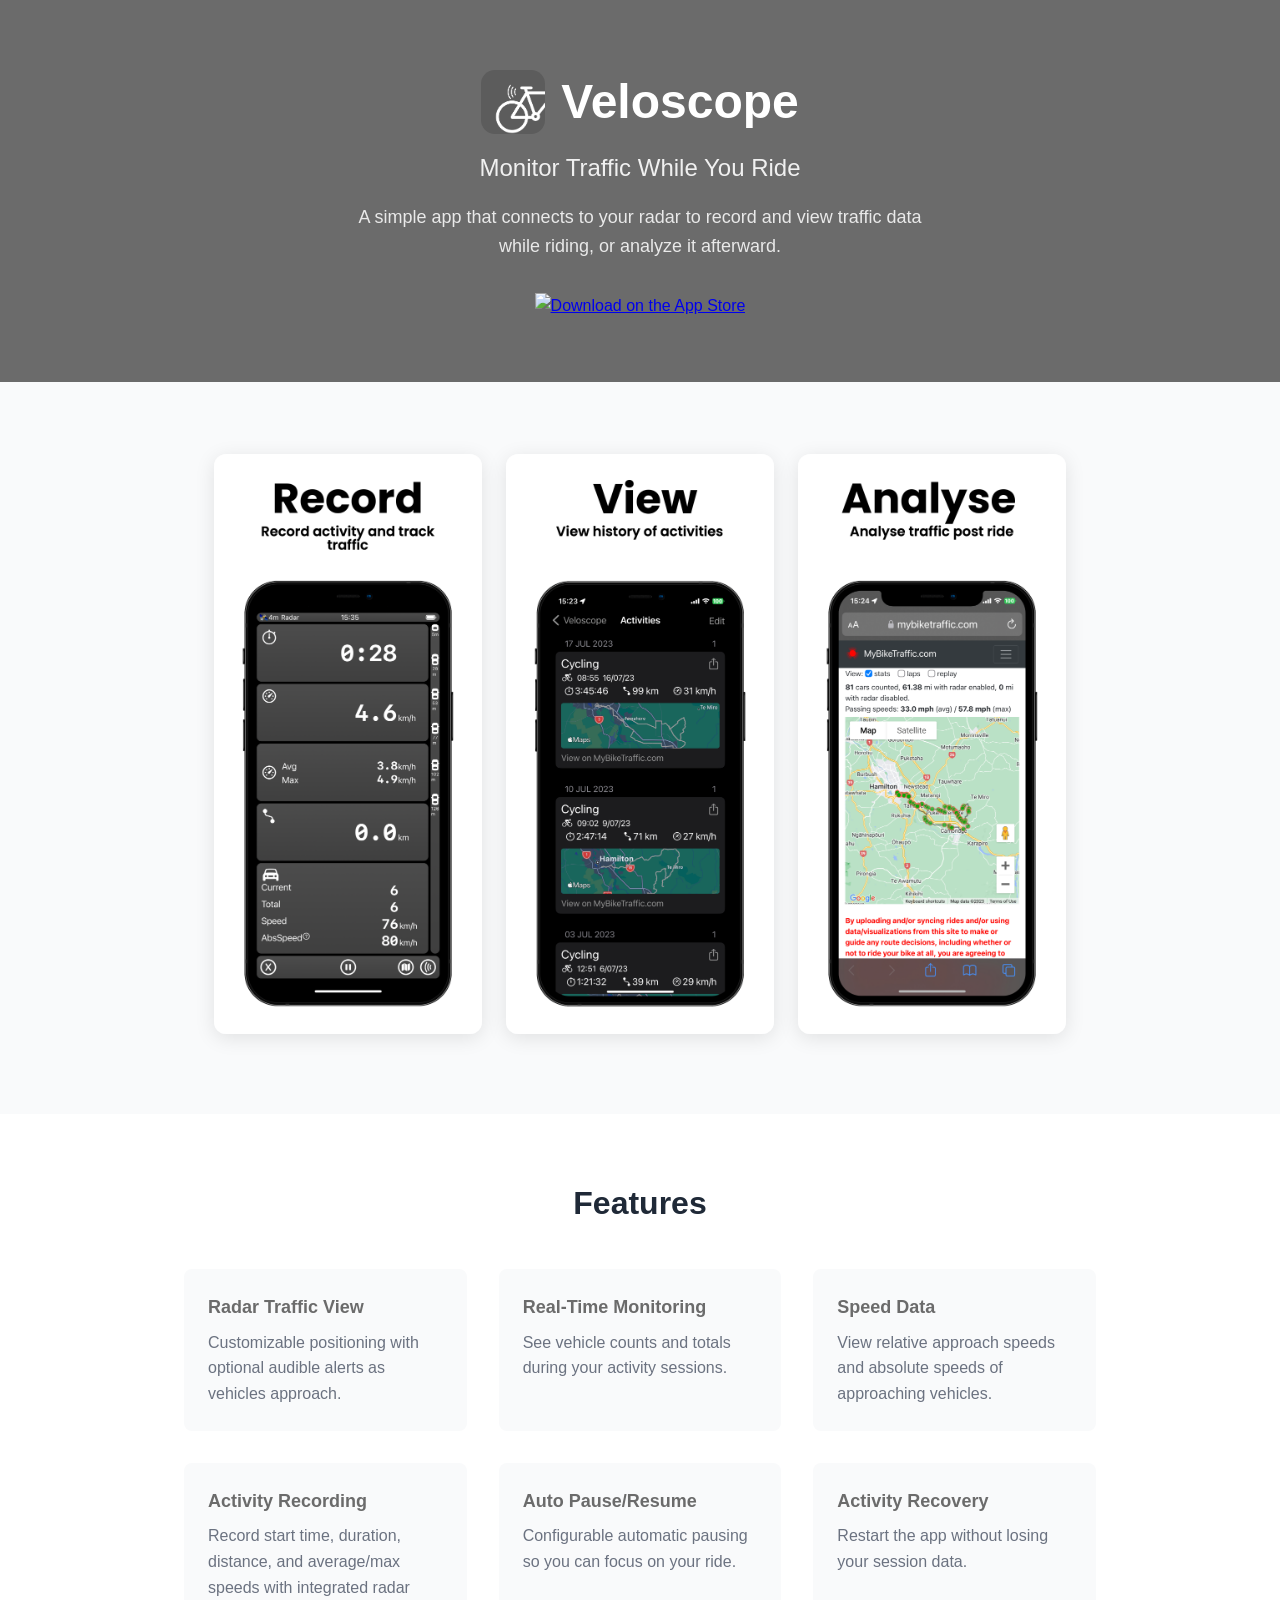
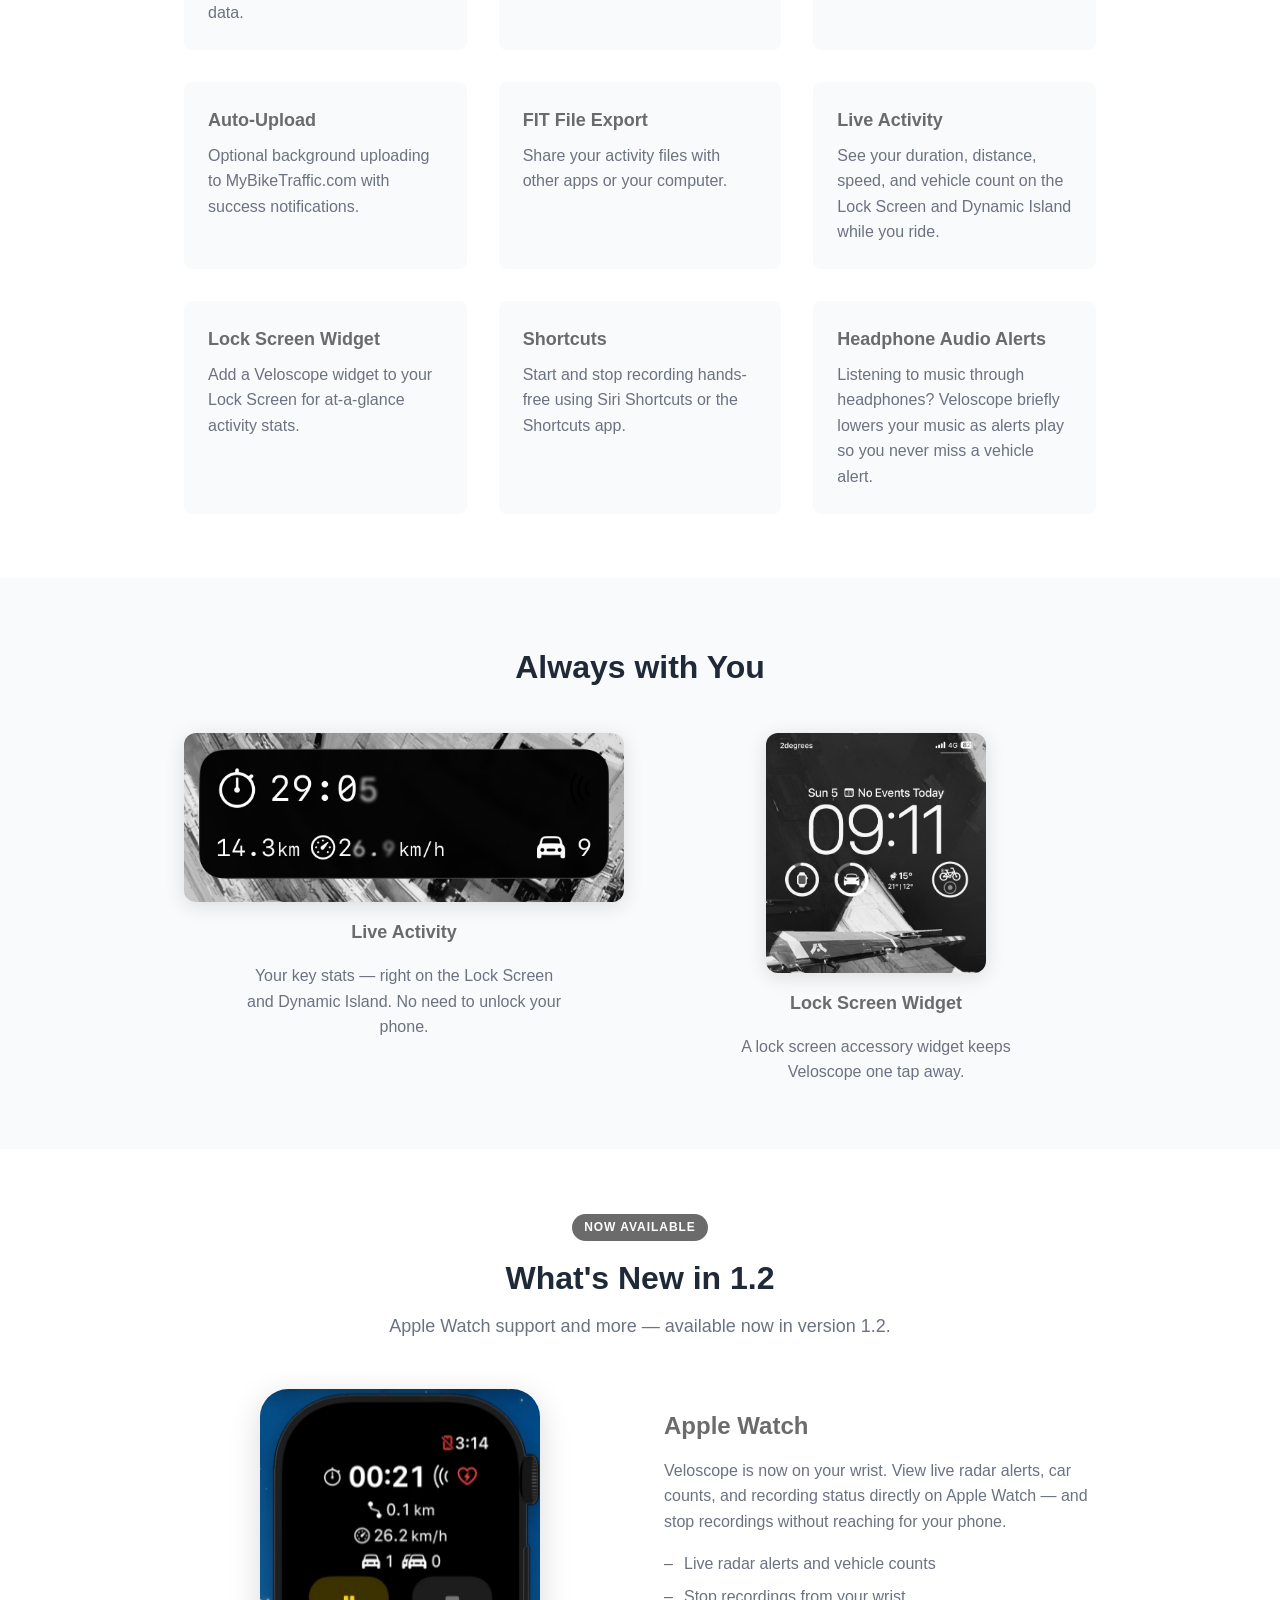
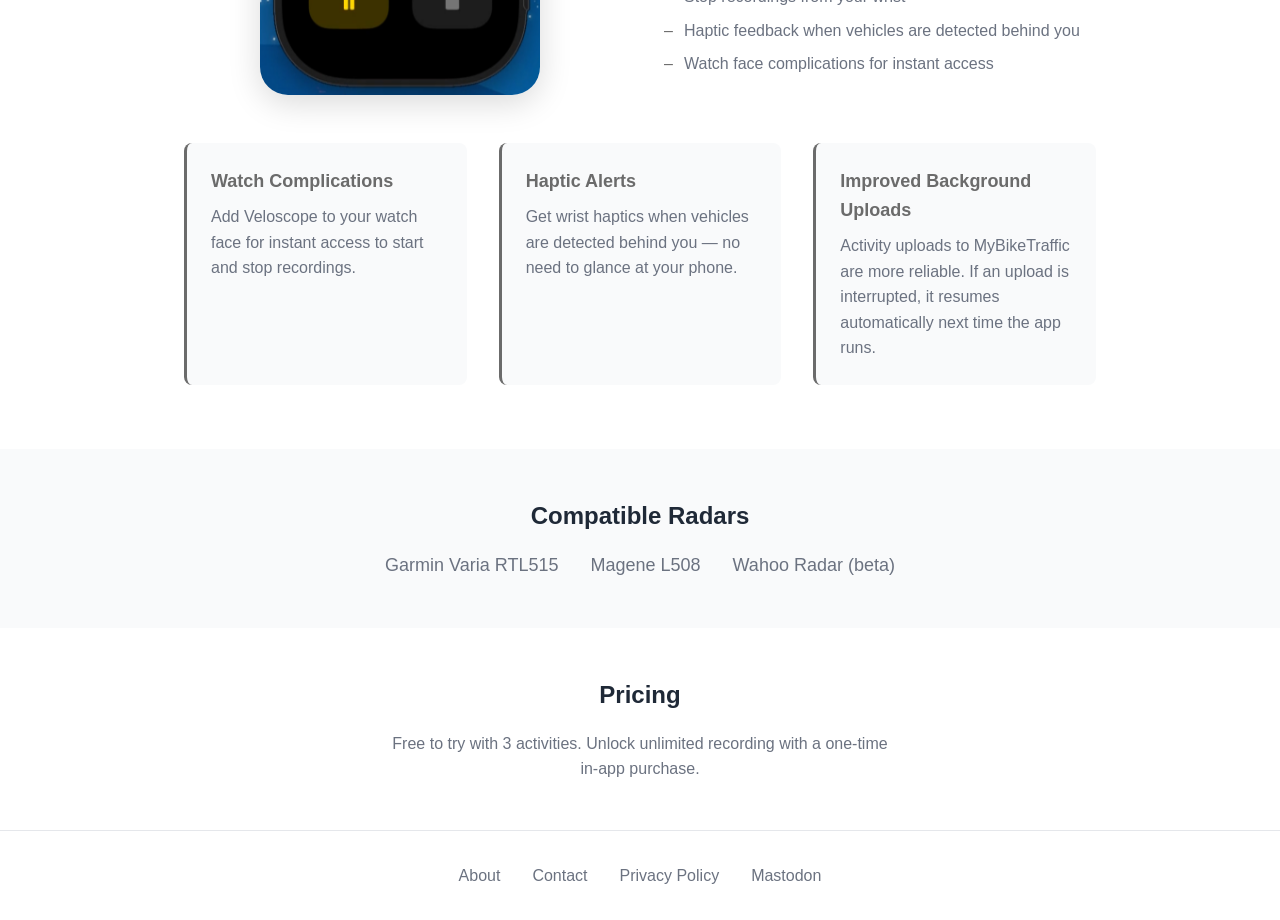
==== commit 30d6f00d: "now available." ====
--- a/index.html
+++ b/index.html
@@ -117,9 +117,9 @@
         <section class="coming-soon">
             <div class="container">
                 <div class="coming-soon-header">
-                    <span class="coming-soon-badge">Coming Soon</span>
+                    <span class="coming-soon-badge">Now Available</span>
                     <h2>What's New in 1.2</h2>
-                    <p>Apple Watch support and more — coming in the next update.</p>
+                    <p>Apple Watch support and more — available now in version 1.2.</p>
                 </div>
 
                 <div class="coming-soon-watch">
@@ -128,7 +128,7 @@
                     </div>
                     <div class="coming-soon-watch-text">
                         <h3>Apple Watch</h3>
-                        <p>Veloscope is coming to your wrist. View live radar alerts, car counts, and recording status directly on Apple Watch — and stop recordings without reaching for your phone.</p>
+                        <p>Veloscope is now on your wrist. View live radar alerts, car counts, and recording status directly on Apple Watch — and stop recordings without reaching for your phone.</p>
                         <ul>
                             <li>Live radar alerts and vehicle counts</li>
                             <li>Stop recordings from your wrist</li>
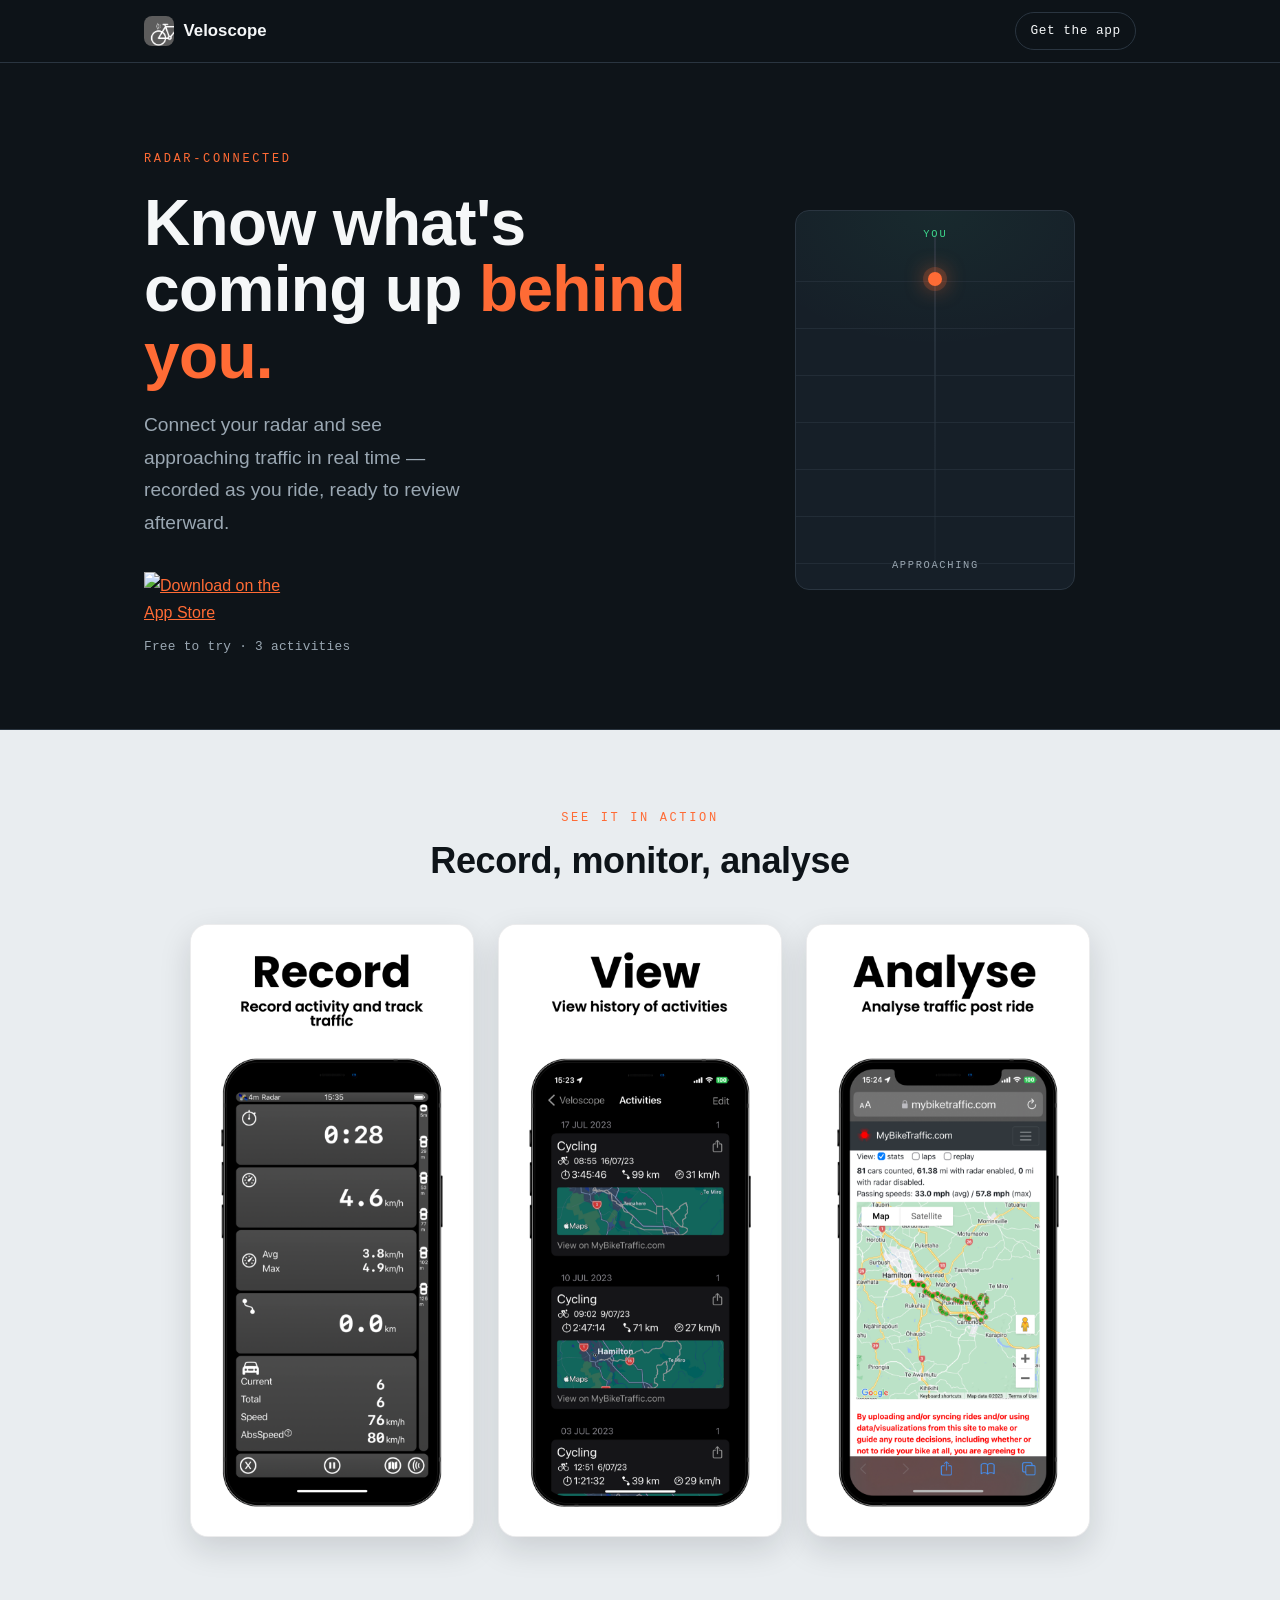
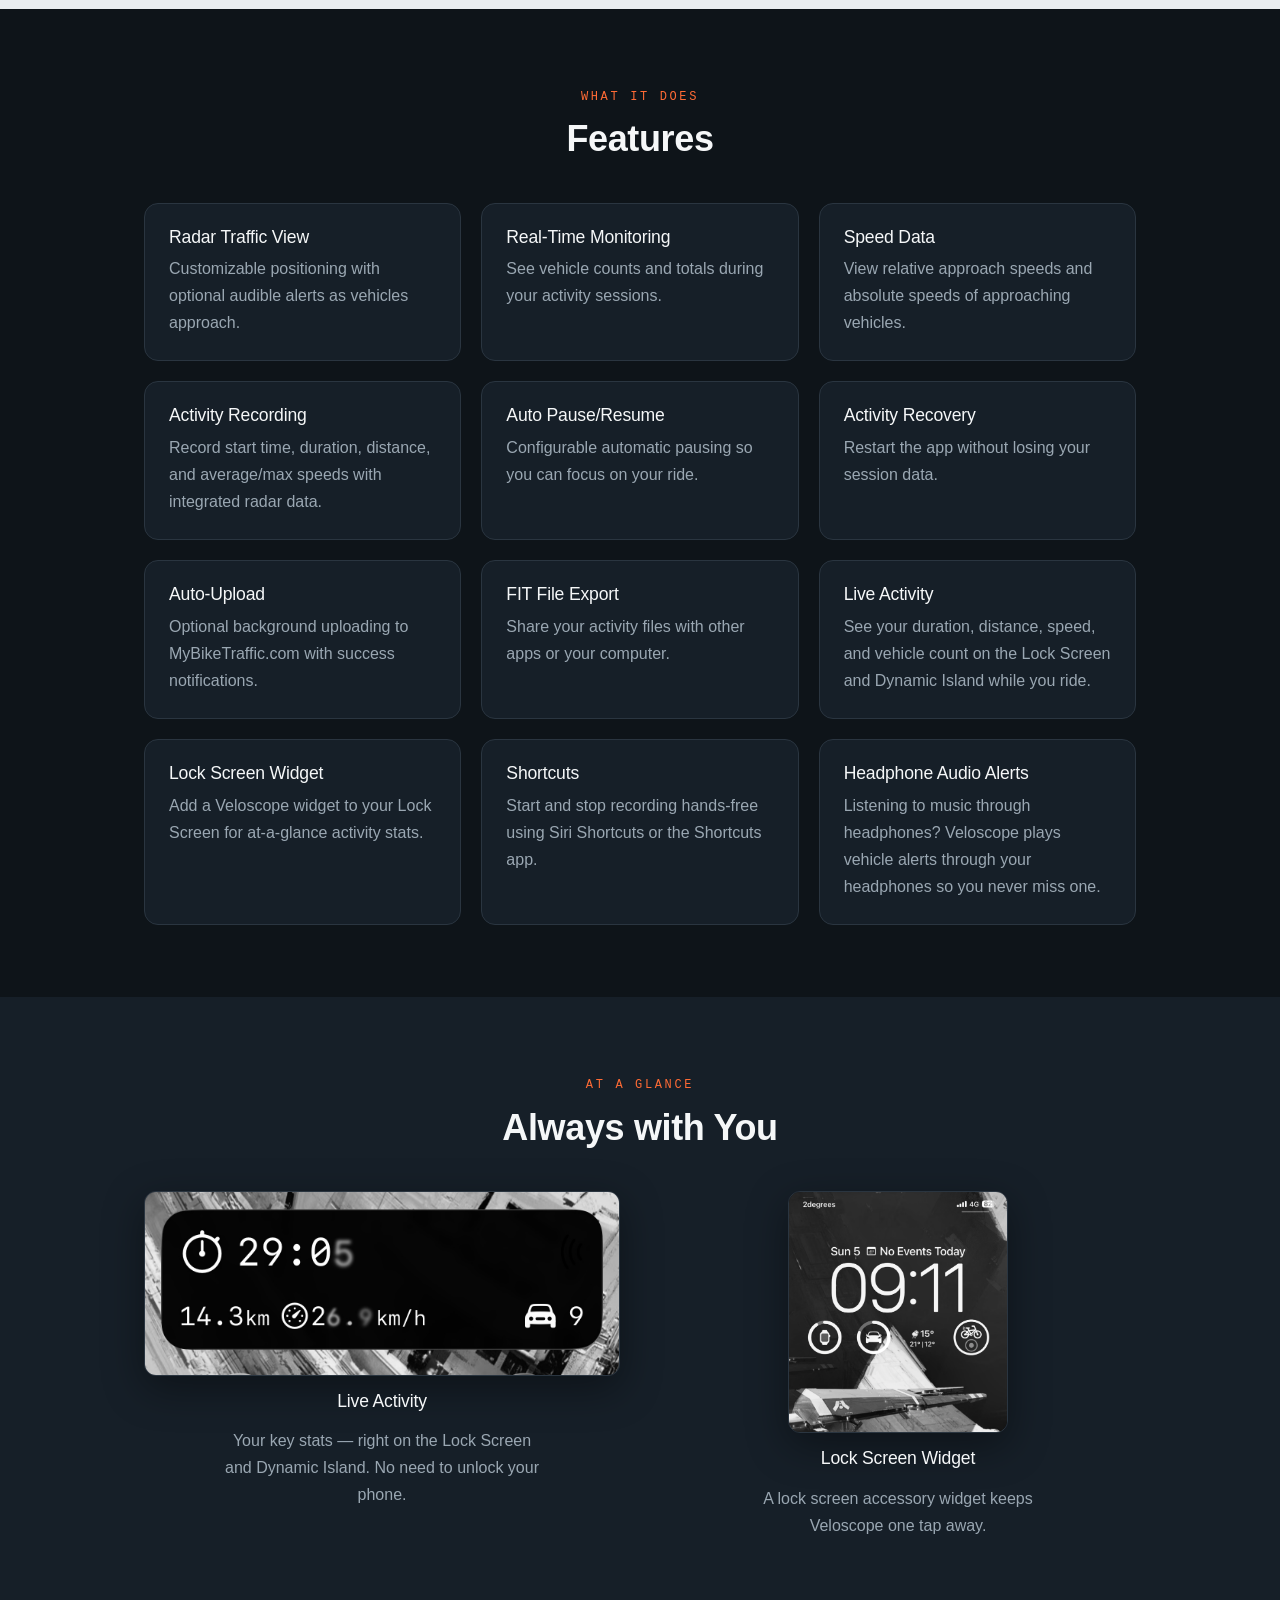
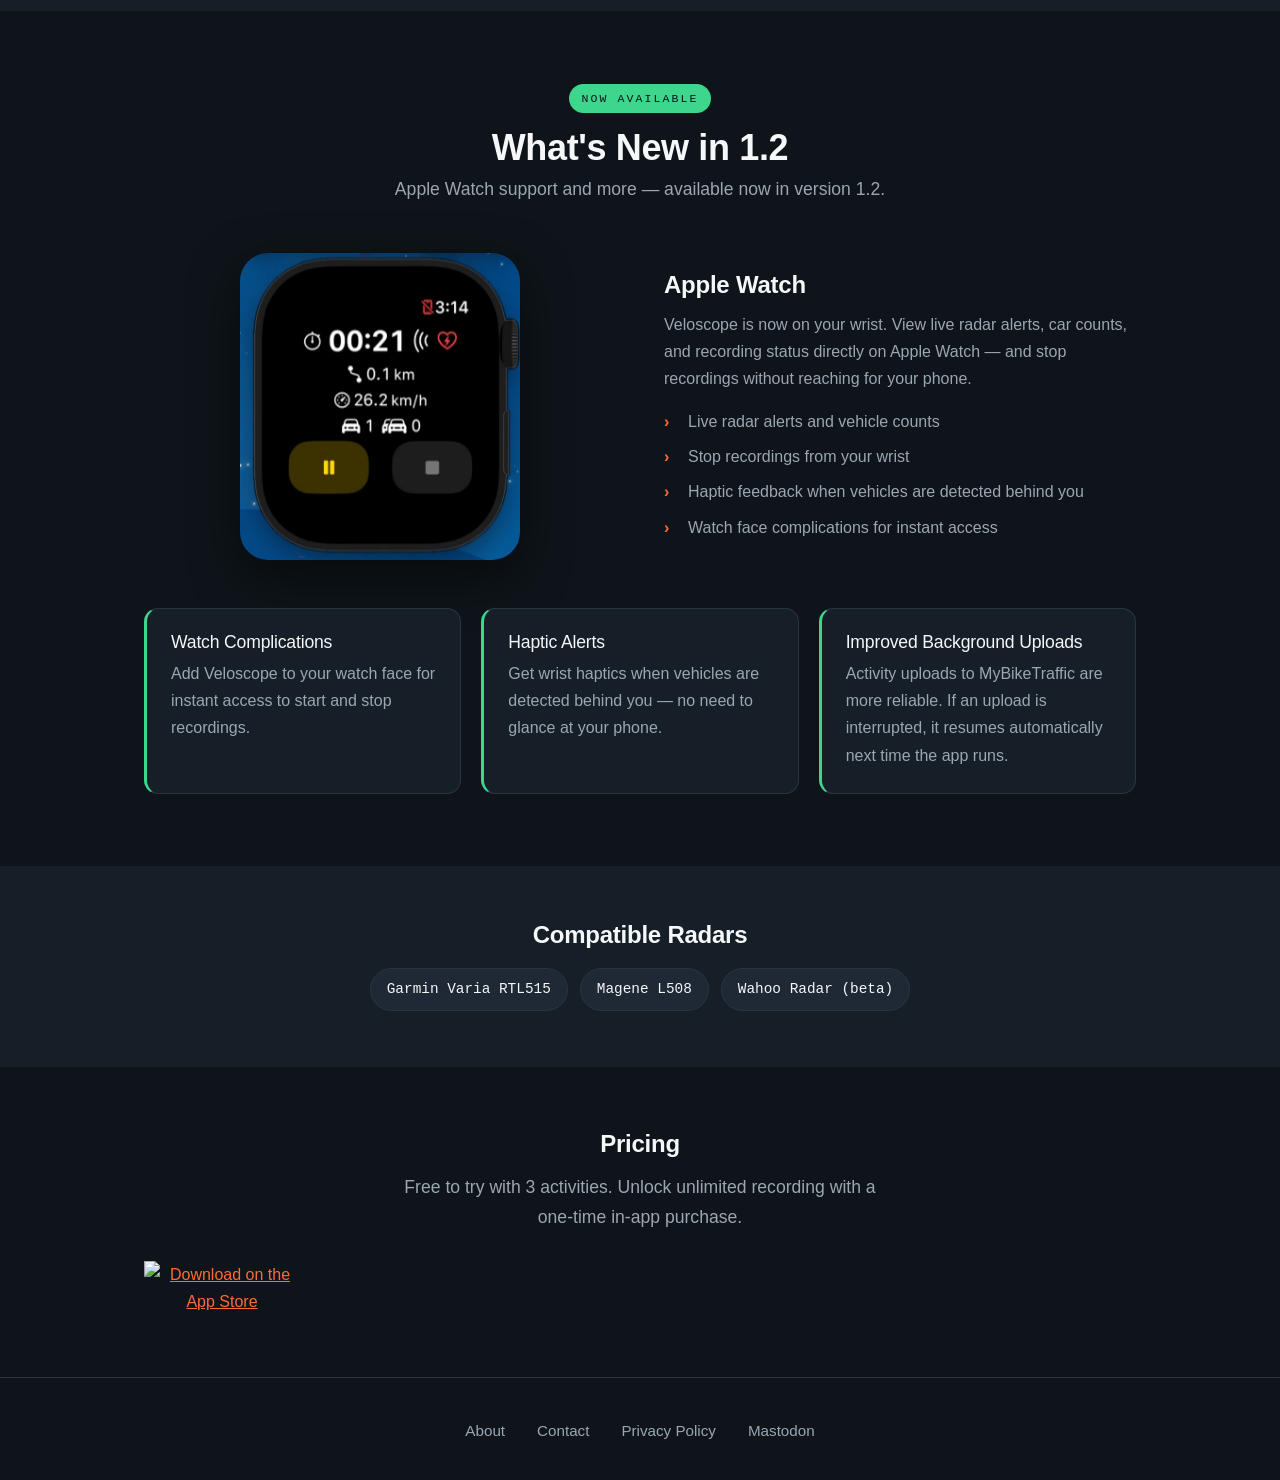
==== commit 6c5fa19f: "Redesign site with radar-themed "road behind you" identity Replace the flat grey template look with " ====
--- a/index.html
+++ b/index.html
@@ -3,42 +3,78 @@
 <head>
     <meta charset="utf-8">
     <meta name="viewport" content="width=device-width, initial-scale=1.0">
-    <title>Veloscope - Monitor Traffic While You Ride</title>
-    <meta name="description" content="Connect your radar to monitor approaching traffic in real-time while cycling. Compatible with Garmin Varia RTL515 and Magene L508.">
+    <title>Veloscope — Know what's coming up behind you</title>
+    <meta name="description" content="Connect your radar to see approaching traffic in real time while you ride. Compatible with Garmin Varia RTL515, Magene L508, and Wahoo Radar.">
     <link rel="icon" type="image/png" href="images/icon.png">
+
+    <!-- Open Graph / Twitter -->
+    <meta property="og:type" content="website">
+    <meta property="og:title" content="Veloscope — Know what's coming up behind you">
+    <meta property="og:description" content="Connect your radar to see approaching traffic in real time while you ride.">
+    <meta property="og:url" content="https://veloscope.app/">
+    <meta property="og:image" content="images/og-image.png">
+    <meta name="twitter:card" content="summary_large_image">
+    <meta name="twitter:title" content="Veloscope — Know what's coming up behind you">
+    <meta name="twitter:description" content="Connect your radar to see approaching traffic in real time while you ride.">
+    <meta name="twitter:image" content="images/og-image.png">
+
     <link rel="stylesheet" href="styles.css">
 </head>
 <body>
+    <nav class="site-nav">
+        <div class="container">
+            <a href="index.html" class="nav-brand">
+                <img src="images/icon.png" alt="" width="30" height="30">
+                Veloscope
+            </a>
+            <a href="https://apps.apple.com/app/id6450490389" class="nav-cta">Get the app</a>
+        </div>
+    </nav>
+
     <header class="hero">
         <div class="container">
-            <div class="hero-title">
-                <img src="images/icon.png" alt="Veloscope icon" class="app-icon">
-                <h1>Veloscope</h1>
-            </div>
-            <p class="tagline">Monitor Traffic While You Ride</p>
-            <p class="description">A simple app that connects to your radar to record and view traffic data while riding, or analyze it afterward.</p>
-            <a href="https://apps.apple.com/app/id6450490389" class="app-store-badge">
-                <img src="https://developer.apple.com/assets/elements/badges/download-on-the-app-store.svg" alt="Download on the App Store">
-            </a>
+            <div class="hero-copy">
+                <span class="kicker">Radar-connected</span>
+                <h1>Know what's coming up <span class="accent">behind you.</span></h1>
+                <p class="lead">Connect your radar and see approaching traffic in real time — recorded as you ride, ready to review afterward.</p>
+                <div class="hero-actions">
+                    <a href="https://apps.apple.com/app/id6450490389" class="app-store-badge">
+                        <img src="https://developer.apple.com/assets/elements/badges/download-on-the-app-store.svg" alt="Download on the App Store" width="156" height="52">
+                    </a>
+                    <span class="price-line">Free to try · 3 activities</span>
+                </div>
+            </div>
+
+            <div class="radar" aria-hidden="true">
+                <div class="radar__track"></div>
+                <span class="radar__you">YOU</span>
+                <span class="radar__dot"></span>
+                <span class="radar__label">APPROACHING</span>
+            </div>
         </div>
     </header>
 
     <main>
         <section class="screenshots">
             <div class="container">
-                <table class="screenshot-table">
-                    <tr>
-                        <td><img src="images/screenshot-1.png" alt="Veloscope radar view"></td>
-                        <td><img src="images/screenshot-2.png" alt="Veloscope activity recording"></td>
-                        <td><img src="images/screenshot-3.png" alt="Veloscope vehicle data"></td>
-                    </tr>
-                </table>
+                <div class="section-head">
+                    <span class="kicker">See it in action</span>
+                    <h2>Record, monitor, analyse</h2>
+                </div>
+                <div class="screenshots-grid">
+                    <img src="images/screenshot-1.png" alt="Veloscope radar view" width="820" height="1774" loading="lazy">
+                    <img src="images/screenshot-2.png" alt="Veloscope activity recording" width="820" height="1774" loading="lazy">
+                    <img src="images/screenshot-3.png" alt="Veloscope vehicle data" width="820" height="1774" loading="lazy">
+                </div>
             </div>
         </section>
 
         <section class="features">
             <div class="container">
-                <h2>Features</h2>
+                <div class="section-head">
+                    <span class="kicker">What it does</span>
+                    <h2>Features</h2>
+                </div>
                 <div class="feature-grid">
                     <div class="feature">
                         <h3>Radar Traffic View</h3>
@@ -86,26 +122,29 @@
                     </div>
                     <div class="feature">
                         <h3>Headphone Audio Alerts</h3>
-                        <p>Listening to music through headphones? Veloscope briefly lowers your music as alerts play so you never miss a vehicle alert.</p>
-                    </div>
-                </div>
-            </div>
-        </section>
-
-        <section class="lock-screen-showcase">
-            <div class="container">
-                <h2>Always with You</h2>
+                        <p>Listening to music through headphones? Veloscope plays vehicle alerts through your headphones so you never miss one.</p>
+                    </div>
+                </div>
+            </div>
+        </section>
+
+        <section class="lock-screen-showcase band">
+            <div class="container">
+                <div class="section-head">
+                    <span class="kicker">At a glance</span>
+                    <h2>Always with You</h2>
+                </div>
                 <div class="showcase-grid">
                     <div class="showcase-item">
                         <div class="showcase-image showcase-image--wide">
-                            <img src="images/live-activity.jpg" alt="Live Activity showing duration, distance, speed and vehicle count">
+                            <img src="images/live-activity.jpg" alt="Live Activity showing duration, distance, speed and vehicle count" width="1242" height="478" loading="lazy">
                         </div>
                         <h3>Live Activity</h3>
                         <p>Your key stats — right on the Lock Screen and Dynamic Island. No need to unlock your phone.</p>
                     </div>
                     <div class="showcase-item">
                         <div class="showcase-image showcase-image--phone-top">
-                            <img src="images/home-screen.png" alt="Lock screen with Veloscope widget">
+                            <img src="images/home-screen.png" alt="Lock screen with Veloscope widget" width="640" height="1385" loading="lazy">
                         </div>
                         <h3>Lock Screen Widget</h3>
                         <p>A lock screen accessory widget keeps Veloscope one tap away.</p>
@@ -114,19 +153,19 @@
             </div>
         </section>
 
-        <section class="coming-soon">
-            <div class="container">
-                <div class="coming-soon-header">
-                    <span class="coming-soon-badge">Now Available</span>
+        <section class="whats-new">
+            <div class="container">
+                <div class="whats-new-header">
+                    <span class="whats-new-badge">Now Available</span>
                     <h2>What's New in 1.2</h2>
                     <p>Apple Watch support and more — available now in version 1.2.</p>
                 </div>
 
-                <div class="coming-soon-watch">
-                    <div class="coming-soon-watch-image">
-                        <img src="images/watch-preview.png" alt="Veloscope on Apple Watch showing duration, distance, speed and vehicle count">
-                    </div>
-                    <div class="coming-soon-watch-text">
+                <div class="whats-new-watch">
+                    <div class="whats-new-watch-image">
+                        <img src="images/watch-preview.png" alt="Veloscope on Apple Watch showing duration, distance, speed and vehicle count" width="594" height="650" loading="lazy">
+                    </div>
+                    <div class="whats-new-watch-text">
                         <h3>Apple Watch</h3>
                         <p>Veloscope is now on your wrist. View live radar alerts, car counts, and recording status directly on Apple Watch — and stop recordings without reaching for your phone.</p>
                         <ul>
@@ -138,16 +177,16 @@
                     </div>
                 </div>
 
-                <div class="coming-soon-grid">
-                    <div class="coming-soon-feature">
+                <div class="whats-new-grid">
+                    <div class="whats-new-feature">
                         <h3>Watch Complications</h3>
                         <p>Add Veloscope to your watch face for instant access to start and stop recordings.</p>
                     </div>
-                    <div class="coming-soon-feature">
+                    <div class="whats-new-feature">
                         <h3>Haptic Alerts</h3>
                         <p>Get wrist haptics when vehicles are detected behind you — no need to glance at your phone.</p>
                     </div>
-                    <div class="coming-soon-feature">
+                    <div class="whats-new-feature">
                         <h3>Improved Background Uploads</h3>
                         <p>Activity uploads to MyBikeTraffic are more reliable. If an upload is interrupted, it resumes automatically next time the app runs.</p>
                     </div>
@@ -155,7 +194,7 @@
             </div>
         </section>
 
-        <section class="compatibility">
+        <section class="compatibility band">
             <div class="container">
                 <h2>Compatible Radars</h2>
                 <ul>
@@ -170,6 +209,9 @@
             <div class="container">
                 <h2>Pricing</h2>
                 <p>Free to try with 3 activities. Unlock unlimited recording with a one-time in-app purchase.</p>
+                <a href="https://apps.apple.com/app/id6450490389" class="app-store-badge">
+                    <img src="https://developer.apple.com/assets/elements/badges/download-on-the-app-store.svg" alt="Download on the App Store" width="156" height="52">
+                </a>
             </div>
         </section>
     </main>
--- a/styles.css
+++ b/styles.css
@@ -1,292 +1,371 @@
-* {
+/* ============================================================
+   Veloscope — "The road behind you"
+   Instrument-panel dark theme built from the radar's own
+   threat language: clear-green -> amber -> red.
+   ============================================================ */
+
+*,
+*::before,
+*::after {
     margin: 0;
     padding: 0;
     box-sizing: border-box;
 }
 
 :root {
-    --primary-color: #6b6b6b;
-    --text-color: #1f2937;
-    --text-muted: #6b7280;
-    --bg-light: #f9fafb;
-    --border-color: #e5e7eb;
-}
+    /* Surfaces */
+    --ink: #0E1419;        /* instrument-panel base */
+    --panel: #161F28;      /* raised band / cards */
+    --panel-2: #1E2935;    /* cards on a panel band */
+    --asphalt: #2A3540;    /* borders, dividers */
+
+    /* Radar threat system */
+    --clear: #3DD68C;      /* all clear */
+    --alert: #FF6B35;      /* approaching — signature accent */
+    --alert-hot: #E5484D;  /* close threat */
+
+    /* Type */
+    --paper: #F5F7F8;      /* primary text */
+    --muted: #9AA7B2;      /* secondary text (AA on ink/panel) */
+
+    /* Match the app: SF Pro for text, SF Mono for data */
+    --font-display: -apple-system, BlinkMacSystemFont, "SF Pro Display", "Helvetica Neue", Arial, sans-serif;
+    --font-body: -apple-system, BlinkMacSystemFont, "SF Pro Text", "Helvetica Neue", Arial, sans-serif;
+    --font-mono: ui-monospace, SFMono-Regular, "SF Mono", Menlo, monospace;
+
+    --maxw: 1040px;
+    --radius: 14px;
+}
+
+/* ---- Base ---- */
+html { scroll-behavior: smooth; }
 
 body {
-    font-family: -apple-system, BlinkMacSystemFont, "Segoe UI", Roboto, "Helvetica Neue", Arial, sans-serif;
-    line-height: 1.6;
-    color: var(--text-color);
-}
+    font-family: var(--font-body);
+    line-height: 1.7;
+    color: var(--paper);
+    background: var(--ink);
+    -webkit-font-smoothing: antialiased;
+    text-rendering: optimizeLegibility;
+}
+
+h1, h2, h3 {
+    font-family: var(--font-display);
+    line-height: 1.1;
+    letter-spacing: -0.01em;
+}
+
+a { color: var(--alert); }
+
+img { display: block; max-width: 100%; }
 
 .container {
-    max-width: 960px;
+    max-width: var(--maxw);
     margin: 0 auto;
     padding: 0 1.5rem;
 }
 
-/* Hero Section */
-.hero {
-    background: var(--primary-color);
-    color: white;
-    padding: 4rem 0;
-    text-align: center;
-}
-
-.hero-title {
+/* Mono eyebrow used across sections */
+.kicker {
+    display: inline-block;
+    font-family: var(--font-mono);
+    font-size: 0.75rem;
+    font-weight: 500;
+    letter-spacing: 0.22em;
+    text-transform: uppercase;
+    color: var(--alert);
+}
+
+/* Alternating band */
+.band { background: var(--panel); }
+
+/* Accessible focus */
+:focus-visible {
+    outline: 2px solid var(--alert);
+    outline-offset: 3px;
+    border-radius: 4px;
+}
+
+/* ---- Sticky nav ---- */
+.site-nav {
+    position: sticky;
+    top: 0;
+    z-index: 20;
+    background: rgba(14, 20, 25, 0.82);
+    backdrop-filter: saturate(140%) blur(12px);
+    border-bottom: 1px solid var(--asphalt);
+}
+
+.site-nav .container {
     display: flex;
     align-items: center;
-    justify-content: center;
-    gap: 1rem;
-    margin-bottom: 0.5rem;
-}
-
-.app-icon {
-    width: 64px;
-    height: 64px;
-    border-radius: 14px;
-}
+    justify-content: space-between;
+    padding-top: 0.75rem;
+    padding-bottom: 0.75rem;
+}
+
+.nav-brand {
+    display: flex;
+    align-items: center;
+    gap: 0.6rem;
+    font-family: var(--font-display);
+    font-weight: 700;
+    font-size: 1.05rem;
+    color: var(--paper);
+    text-decoration: none;
+}
+
+.nav-brand img {
+    width: 30px;
+    height: 30px;
+    border-radius: 8px;
+}
+
+.nav-cta {
+    font-family: var(--font-mono);
+    font-size: 0.8rem;
+    letter-spacing: 0.04em;
+    color: var(--paper);
+    text-decoration: none;
+    border: 1px solid var(--asphalt);
+    padding: 0.45rem 0.9rem;
+    border-radius: 100px;
+    transition: border-color 0.2s, color 0.2s;
+}
+
+.nav-cta:hover { border-color: var(--alert); color: var(--alert); }
+
+/* ---- Hero ---- */
+.hero {
+    padding: 5rem 0 4.5rem;
+    border-bottom: 1px solid var(--asphalt);
+}
+
+.hero .container {
+    display: grid;
+    grid-template-columns: 1.15fr 0.85fr;
+    gap: 3rem;
+    align-items: center;
+}
+
+.hero-copy .kicker { margin-bottom: 1.25rem; }
 
 .hero h1 {
-    font-size: 3rem;
-    font-weight: 700;
-}
-
-.hero .tagline {
-    font-size: 1.5rem;
-    opacity: 0.9;
-    margin-bottom: 1rem;
-}
-
-.hero .description {
-    font-size: 1.125rem;
-    opacity: 0.85;
-    max-width: 600px;
-    margin: 0 auto 2rem;
-}
-
-.app-store-badge img {
-    height: 50px;
-}
-
-/* Screenshots Section */
+    font-size: clamp(2.5rem, 6vw, 4rem);
+    font-weight: 700;
+    line-height: 1.04;
+    margin-bottom: 1.25rem;
+}
+
+.hero h1 .accent { color: var(--alert); }
+
+.hero .lead {
+    font-size: 1.2rem;
+    color: var(--muted);
+    max-width: 32ch;
+    margin-bottom: 2rem;
+}
+
+.hero-actions {
+    display: flex;
+    flex-direction: column;
+    align-items: flex-start;
+    gap: 0.75rem;
+}
+
+.app-store-badge img { height: 52px; width: auto; }
+
+.price-line {
+    font-family: var(--font-mono);
+    font-size: 0.8rem;
+    color: var(--muted);
+    letter-spacing: 0.02em;
+}
+
+/* ---- Signature: radar lane ---- */
+.radar {
+    justify-self: center;
+    width: 100%;
+    max-width: 280px;
+    height: 380px;
+    background:
+        radial-gradient(120% 60% at 50% 0%, rgba(61, 214, 140, 0.06), transparent 60%),
+        var(--panel);
+    border: 1px solid var(--asphalt);
+    border-radius: var(--radius);
+    position: relative;
+    overflow: hidden;
+}
+
+/* range ticks */
+.radar::before {
+    content: "";
+    position: absolute;
+    inset: 1.5rem 0;
+    background-image: repeating-linear-gradient(
+        to bottom,
+        transparent 0,
+        transparent 46px,
+        var(--asphalt) 46px,
+        var(--asphalt) 47px
+    );
+    opacity: 0.6;
+}
+
+.radar__track {
+    position: absolute;
+    top: 1.5rem;
+    bottom: 1.5rem;
+    left: 50%;
+    width: 2px;
+    transform: translateX(-50%);
+    background: linear-gradient(var(--asphalt), rgba(42, 53, 64, 0.2));
+}
+
+.radar__you {
+    position: absolute;
+    top: 0.9rem;
+    left: 50%;
+    transform: translateX(-50%);
+    font-family: var(--font-mono);
+    font-size: 0.65rem;
+    letter-spacing: 0.18em;
+    color: var(--clear);
+}
+
+.radar__label {
+    position: absolute;
+    bottom: 0.9rem;
+    left: 50%;
+    transform: translateX(-50%);
+    font-family: var(--font-mono);
+    font-size: 0.65rem;
+    letter-spacing: 0.16em;
+    color: var(--muted);
+}
+
+.radar__dot {
+    position: absolute;
+    top: 16%;
+    left: 50%;
+    width: 14px;
+    height: 14px;
+    margin-left: -7px;
+    border-radius: 50%;
+    background: var(--alert);
+    box-shadow: 0 0 0 5px rgba(255, 107, 53, 0.2), 0 0 22px var(--alert);
+}
+
+@media (prefers-reduced-motion: no-preference) {
+    .radar__dot { animation: approach 3.6s cubic-bezier(0.4, 0, 0.6, 1) infinite; }
+}
+
+@keyframes approach {
+    0% {
+        top: 88%;
+        background: var(--clear);
+        box-shadow: 0 0 0 4px rgba(61, 214, 140, 0.16), 0 0 16px var(--clear);
+        opacity: 0;
+    }
+    8%  { opacity: 1; }
+    55% {
+        background: var(--alert);
+        box-shadow: 0 0 0 5px rgba(255, 107, 53, 0.2), 0 0 22px var(--alert);
+    }
+    88% {
+        top: 16%;
+        background: var(--alert-hot);
+        box-shadow: 0 0 0 6px rgba(229, 72, 77, 0.22), 0 0 28px var(--alert-hot);
+        opacity: 1;
+    }
+    100% {
+        top: 16%;
+        background: var(--alert-hot);
+        opacity: 0;
+    }
+}
+
+/* ---- Screenshots (intentional light gallery band) ---- */
 .screenshots {
-    padding: 3rem 0;
-    background: var(--bg-light);
-}
-
-.screenshot-table {
-    width: 100%;
+    padding: 4.5rem 0;
+    background: #E9EDF0;
+    color: var(--ink);
+}
+
+.screenshots .section-head h2 { color: var(--ink); }
+.screenshots .section-head p { color: #55626D; }
+
+.screenshots-grid {
+    display: grid;
+    grid-template-columns: repeat(3, 1fr);
+    gap: 1.5rem;
     max-width: 900px;
     margin: 0 auto;
-    border-collapse: separate;
-    border-spacing: 1.5rem;
-}
-
-.screenshot-table td {
-    width: 33.33%;
-    vertical-align: top;
-}
-
-.screenshot-table img {
+}
+
+.screenshots-grid img {
     width: 100%;
     height: auto;
-    border-radius: 12px;
-    box-shadow: 0 4px 20px rgba(0, 0, 0, 0.1);
-}
-
-/* Features Section */
-.features {
-    padding: 4rem 0;
-}
-
-.features h2 {
+    background: #fff;
+    border-radius: 18px;
+    border: 1px solid rgba(14, 20, 25, 0.08);
+    box-shadow: 0 12px 32px rgba(14, 20, 25, 0.14);
+}
+
+/* ---- Section headers ---- */
+.section-head {
     text-align: center;
-    font-size: 2rem;
-    margin-bottom: 2.5rem;
-}
+    margin-bottom: 2.75rem;
+}
+
+.section-head .kicker { margin-bottom: 0.75rem; }
+
+.section-head h2 {
+    font-size: clamp(1.75rem, 4vw, 2.25rem);
+    font-weight: 700;
+}
+
+.section-head p {
+    color: var(--muted);
+    font-size: 1.1rem;
+    margin-top: 0.5rem;
+}
+
+/* ---- Features ---- */
+.features { padding: 4.5rem 0; }
 
 .feature-grid {
     display: grid;
     grid-template-columns: repeat(auto-fit, minmax(250px, 1fr));
-    gap: 2rem;
+    gap: 1.25rem;
 }
 
 .feature {
     padding: 1.5rem;
-    border-radius: 8px;
-    background: var(--bg-light);
-}
+    border-radius: var(--radius);
+    background: var(--panel);
+    border: 1px solid var(--asphalt);
+    transition: border-color 0.2s, transform 0.2s;
+}
+
+.feature:hover { border-color: var(--alert); transform: translateY(-2px); }
 
 .feature h3 {
-    font-size: 1.125rem;
+    font-size: 1.1rem;
+    font-weight: 500;
     margin-bottom: 0.5rem;
-    color: var(--primary-color);
-}
-
-.feature p {
-    color: var(--text-muted);
-}
-
-/* Coming Soon Section */
-.coming-soon {
-    padding: 4rem 0;
-}
-
-.coming-soon-header {
-    text-align: center;
-    margin-bottom: 3rem;
-}
-
-.coming-soon-badge {
-    display: inline-block;
-    background: var(--primary-color);
-    color: white;
-    font-size: 0.75rem;
-    font-weight: 600;
-    letter-spacing: 0.08em;
-    text-transform: uppercase;
-    padding: 0.25rem 0.75rem;
-    border-radius: 100px;
-    margin-bottom: 0.75rem;
-}
-
-.coming-soon-header h2 {
-    font-size: 2rem;
-    margin-bottom: 0.5rem;
-}
-
-.coming-soon-header p {
-    color: var(--text-muted);
-    font-size: 1.125rem;
-}
-
-.coming-soon-watch {
-    display: grid;
-    grid-template-columns: 1fr 1fr;
-    gap: 3rem;
-    align-items: center;
-    margin-bottom: 3rem;
-}
-
-.coming-soon-watch-image {
-    display: flex;
-    justify-content: center;
-}
-
-.coming-soon-watch-image img {
-    max-width: 280px;
-    width: 100%;
-    height: auto;
-    border-radius: 28px;
-    box-shadow: 0 8px 32px rgba(0, 0, 0, 0.15);
-}
-
-.coming-soon-watch-text h3 {
-    font-size: 1.5rem;
-    margin-bottom: 0.75rem;
-    color: var(--primary-color);
-}
-
-.coming-soon-watch-text p {
-    color: var(--text-muted);
-    margin-bottom: 1rem;
-}
-
-.coming-soon-watch-text ul {
-    list-style: none;
-    display: flex;
-    flex-direction: column;
-    gap: 0.5rem;
-}
-
-.coming-soon-watch-text ul li {
-    color: var(--text-muted);
-    padding-left: 1.25rem;
-    position: relative;
-}
-
-.coming-soon-watch-text ul li::before {
-    content: "–";
-    position: absolute;
-    left: 0;
-    color: var(--primary-color);
-}
-
-.coming-soon-grid {
-    display: grid;
-    grid-template-columns: repeat(auto-fit, minmax(220px, 1fr));
-    gap: 2rem;
-}
-
-.coming-soon-feature {
-    padding: 1.5rem;
-    border-radius: 8px;
-    background: var(--bg-light);
-    border-left: 3px solid var(--primary-color);
-}
-
-.coming-soon-feature h3 {
-    font-size: 1.125rem;
-    margin-bottom: 0.5rem;
-    color: var(--primary-color);
-}
-
-.coming-soon-feature p {
-    color: var(--text-muted);
-}
-
-@media (max-width: 640px) {
-    .coming-soon-watch {
-        grid-template-columns: 1fr;
-        gap: 2rem;
-    }
-
-    .coming-soon-watch-image img {
-        max-width: 220px;
-    }
-}
-
-/* Compatibility Section */
-.compatibility {
-    padding: 3rem 0;
-    background: var(--bg-light);
-    text-align: center;
-}
-
-.compatibility h2 {
-    font-size: 1.5rem;
-    margin-bottom: 1rem;
-}
-
-.compatibility ul {
-    list-style: none;
-    display: flex;
-    justify-content: center;
-    gap: 2rem;
-    flex-wrap: wrap;
-}
-
-.compatibility li {
-    color: var(--text-muted);
-    font-size: 1.125rem;
-}
-
-/* Lock Screen Showcase Section */
-.lock-screen-showcase {
-    padding: 4rem 0;
-    background: var(--bg-light);
-}
-
-.lock-screen-showcase h2 {
-    text-align: center;
-    font-size: 2rem;
-    margin-bottom: 2.5rem;
-}
+    color: var(--paper);
+}
+
+.feature p { color: var(--muted); }
+
+/* ---- Lock screen showcase ---- */
+.lock-screen-showcase { padding: 4.5rem 0; }
 
 .showcase-grid {
     display: grid;
     grid-template-columns: repeat(auto-fit, minmax(280px, 1fr));
-    gap: 2rem;
+    gap: 2.5rem;
 }
 
 .showcase-item {
@@ -298,12 +377,13 @@
 }
 
 .showcase-item h3 {
-    font-size: 1.125rem;
-    color: var(--primary-color);
+    font-size: 1.1rem;
+    font-weight: 500;
+    color: var(--paper);
 }
 
 .showcase-item p {
-    color: var(--text-muted);
+    color: var(--muted);
     max-width: 320px;
 }
 
@@ -311,17 +391,15 @@
     width: 100%;
     border-radius: 12px;
     overflow: hidden;
-    box-shadow: 0 4px 20px rgba(0, 0, 0, 0.12);
-}
-
-.showcase-image--wide img {
-    width: 100%;
-    height: auto;
-    display: block;
-}
+    border: 1px solid var(--asphalt);
+    box-shadow: 0 12px 40px rgba(0, 0, 0, 0.4);
+}
+
+.showcase-image--wide img { width: 100%; height: auto; }
 
 .showcase-image--phone-top {
     max-width: 220px;
+    background: var(--ink);
 }
 
 .showcase-image--phone-top img {
@@ -329,82 +407,252 @@
     height: 240px;
     object-fit: cover;
     object-position: top center;
-    display: block;
-}
-
-/* Pricing Section */
-.pricing {
-    padding: 3rem 0;
+}
+
+/* ---- What's New ---- */
+.whats-new { padding: 4.5rem 0; }
+
+.whats-new-badge {
+    display: inline-block;
+    font-family: var(--font-mono);
+    font-size: 0.72rem;
+    font-weight: 500;
+    letter-spacing: 0.18em;
+    text-transform: uppercase;
+    color: var(--ink);
+    background: var(--clear);
+    padding: 0.3rem 0.8rem;
+    border-radius: 100px;
+    margin-bottom: 0.9rem;
+}
+
+.whats-new-header { text-align: center; margin-bottom: 3rem; }
+
+.whats-new-header h2 {
+    font-size: clamp(1.75rem, 4vw, 2.25rem);
+    font-weight: 700;
+    margin-bottom: 0.5rem;
+}
+
+.whats-new-header p { color: var(--muted); font-size: 1.1rem; }
+
+.whats-new-watch {
+    display: grid;
+    grid-template-columns: 1fr 1fr;
+    gap: 3rem;
+    align-items: center;
+    margin-bottom: 3rem;
+}
+
+.whats-new-watch-image { display: flex; justify-content: center; }
+
+.whats-new-watch-image img {
+    max-width: 280px;
+    width: 100%;
+    height: auto;
+    border-radius: 28px;
+    box-shadow: 0 16px 48px rgba(0, 0, 0, 0.5);
+}
+
+.whats-new-watch-text h3 {
+    font-size: 1.5rem;
+    font-weight: 700;
+    margin-bottom: 0.75rem;
+    color: var(--paper);
+}
+
+.whats-new-watch-text p { color: var(--muted); margin-bottom: 1rem; }
+
+.whats-new-watch-text ul {
+    list-style: none;
+    display: flex;
+    flex-direction: column;
+    gap: 0.5rem;
+}
+
+.whats-new-watch-text li {
+    color: var(--muted);
+    padding-left: 1.5rem;
+    position: relative;
+}
+
+.whats-new-watch-text li::before {
+    content: "›";
+    position: absolute;
+    left: 0;
+    color: var(--alert);
+    font-weight: 700;
+}
+
+.whats-new-grid {
+    display: grid;
+    grid-template-columns: repeat(auto-fit, minmax(220px, 1fr));
+    gap: 1.25rem;
+}
+
+.whats-new-feature {
+    padding: 1.5rem;
+    border-radius: var(--radius);
+    background: var(--panel);
+    border: 1px solid var(--asphalt);
+    border-left: 3px solid var(--clear);
+}
+
+.whats-new-feature h3 {
+    font-size: 1.1rem;
+    font-weight: 500;
+    margin-bottom: 0.5rem;
+    color: var(--paper);
+}
+
+.whats-new-feature p { color: var(--muted); }
+
+/* ---- Compatibility ---- */
+.compatibility {
+    padding: 3.5rem 0;
     text-align: center;
 }
+
+.compatibility h2 {
+    font-size: 1.5rem;
+    font-weight: 700;
+    margin-bottom: 1.25rem;
+}
+
+.compatibility ul {
+    list-style: none;
+    display: flex;
+    justify-content: center;
+    gap: 0.75rem;
+    flex-wrap: wrap;
+}
+
+.compatibility li {
+    font-family: var(--font-mono);
+    font-size: 0.9rem;
+    color: var(--paper);
+    background: var(--panel-2);
+    border: 1px solid var(--asphalt);
+    padding: 0.5rem 1rem;
+    border-radius: 100px;
+}
+
+/* ---- Pricing ---- */
+.pricing { padding: 4rem 0; text-align: center; }
 
 .pricing h2 {
     font-size: 1.5rem;
+    font-weight: 700;
     margin-bottom: 1rem;
 }
 
 .pricing p {
-    color: var(--text-muted);
+    color: var(--muted);
     max-width: 500px;
-    margin: 0 auto;
-}
-
-/* Footer */
+    margin: 0 auto 1.75rem;
+    font-size: 1.1rem;
+}
+
+/* ---- Footer ---- */
 footer {
-    border-top: 1px solid var(--border-color);
-    padding: 2rem 0;
+    border-top: 1px solid var(--asphalt);
+    padding: 2.5rem 0;
 }
 
 footer nav {
     display: flex;
     justify-content: center;
     gap: 2rem;
+    flex-wrap: wrap;
 }
 
 footer a {
-    color: var(--text-muted);
+    color: var(--muted);
     text-decoration: none;
-}
-
-footer a:hover {
-    color: var(--primary-color);
-}
-
-/* Responsive */
+    font-size: 0.95rem;
+}
+
+footer a:hover { color: var(--alert); }
+
+/* ---- Shared sub-page (about / contact / privacy) ---- */
+.page {
+    max-width: 720px;
+    margin: 0 auto;
+    padding: 2.5rem 1.5rem 4rem;
+}
+
+.page h1 {
+    font-size: 2rem;
+    font-weight: 700;
+    margin: 1.5rem 0 1rem;
+}
+
+.page h2 {
+    font-size: 1.25rem;
+    font-weight: 500;
+    margin: 1.75rem 0 0.75rem;
+}
+
+.page p { color: var(--muted); margin-bottom: 1rem; }
+
+.page a { color: var(--alert); text-decoration: none; }
+.page a:hover { text-decoration: underline; }
+
+.page section { margin-bottom: 0.5rem; }
+
+.back-link {
+    display: inline-block;
+    font-family: var(--font-mono);
+    font-size: 0.8rem;
+    letter-spacing: 0.04em;
+    margin-bottom: 1.5rem;
+    color: var(--muted);
+    text-decoration: none;
+}
+
+.back-link:hover { color: var(--alert); }
+
+.page-image {
+    width: 100%;
+    height: auto;
+    border-radius: var(--radius);
+    border: 1px solid var(--asphalt);
+    margin-bottom: 1.5rem;
+}
+
+/* ---- Responsive ---- */
+@media (max-width: 768px) {
+    .hero {
+        padding: 3.5rem 0 3rem;
+    }
+
+    .hero .container {
+        grid-template-columns: 1fr;
+        gap: 2.5rem;
+    }
+
+    .hero-copy { order: 2; }
+    .radar { order: 1; height: 300px; max-width: 240px; }
+
+    .hero .lead { max-width: none; }
+}
+
 @media (max-width: 640px) {
-    .hero {
-        padding: 3rem 0;
-    }
-
-    .hero-title {
-        flex-direction: column;
-        gap: 0.5rem;
-    }
-
-    .app-icon {
-        width: 56px;
-        height: 56px;
-    }
-
-    .hero h1 {
-        font-size: 2.25rem;
-    }
-
-    .hero .tagline {
-        font-size: 1.25rem;
+    .whats-new-watch {
+        grid-template-columns: 1fr;
+        gap: 2rem;
+    }
+
+    .whats-new-watch-image img { max-width: 220px; }
+
+    .screenshots-grid {
+        grid-template-columns: 1fr;
+        max-width: 320px;
+        gap: 1.25rem;
     }
 
     .features,
-    .pricing {
-        padding: 2.5rem 0;
-    }
-
-    .screenshot-table {
-        border-spacing: 0.75rem;
-    }
-
-    .compatibility ul {
-        flex-direction: column;
-        gap: 0.5rem;
-    }
-}
+    .pricing,
+    .lock-screen-showcase,
+    .whats-new { padding: 3rem 0; }
+}
